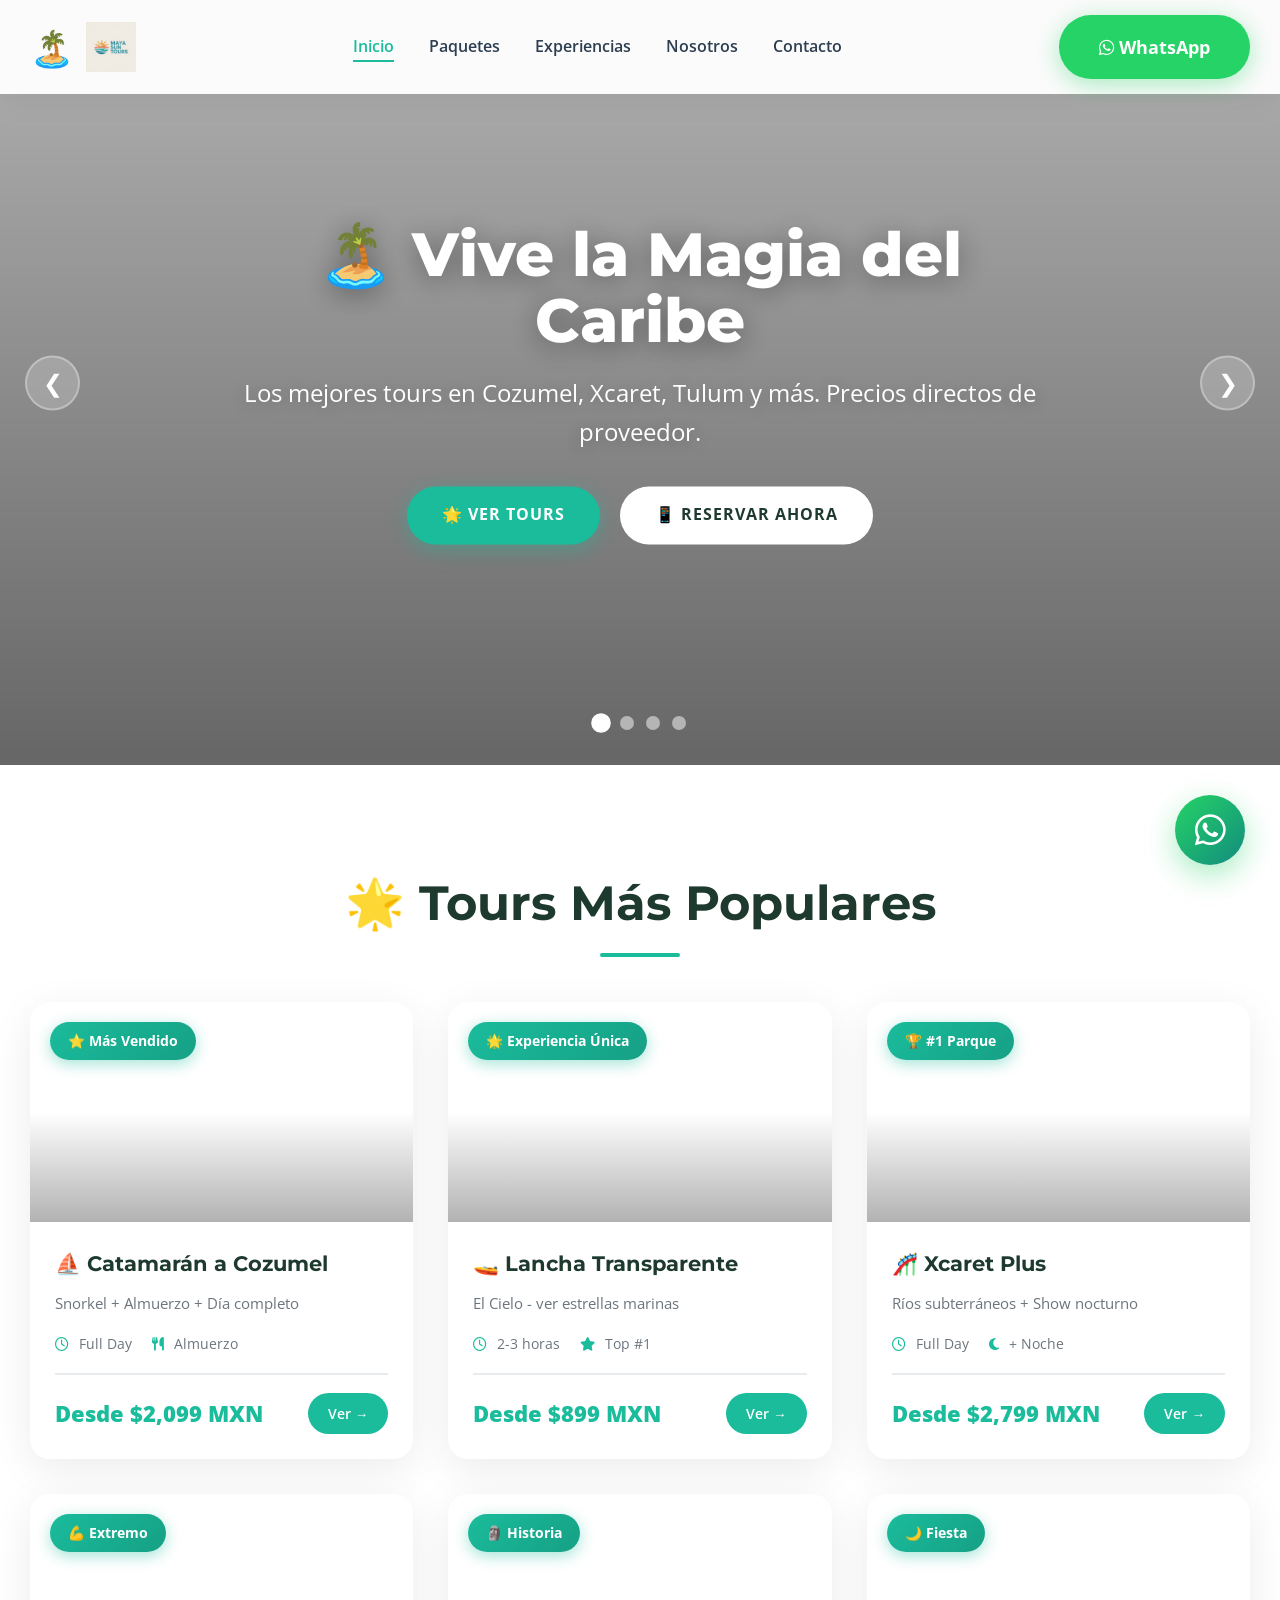
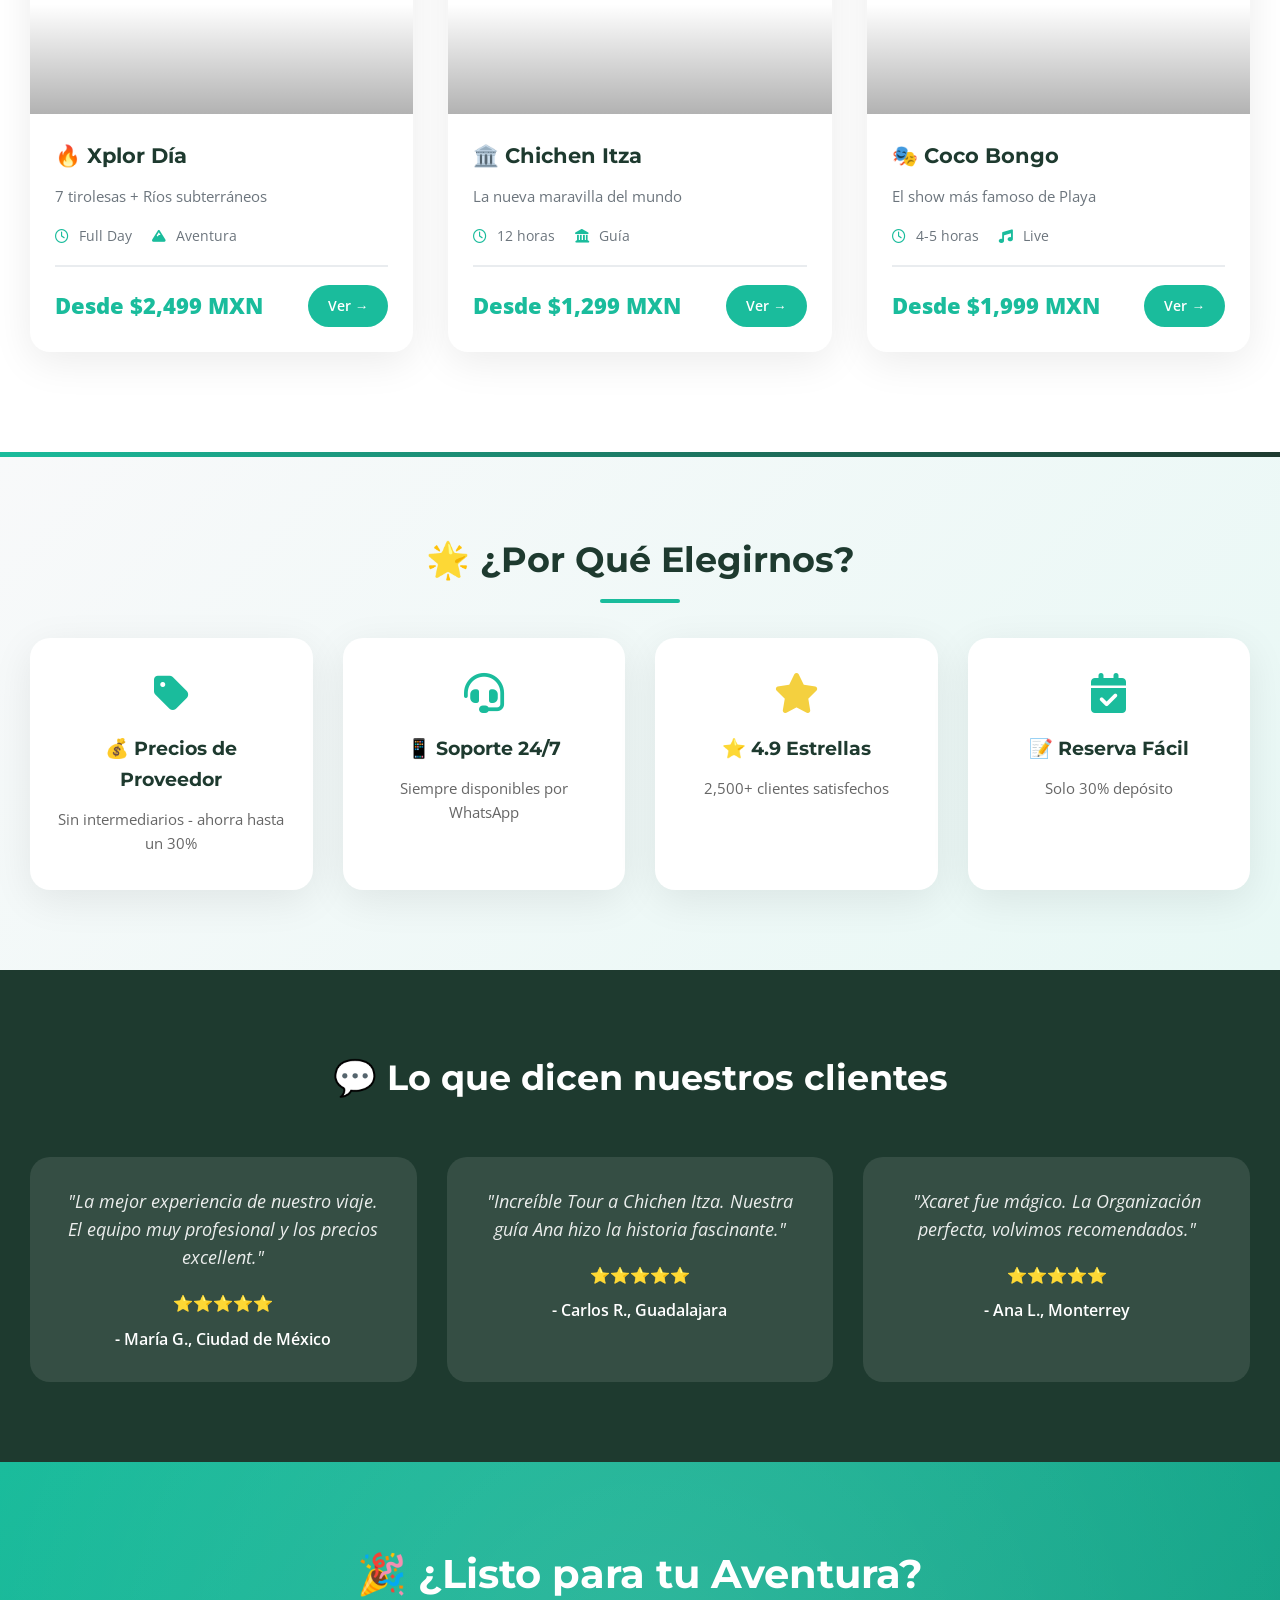
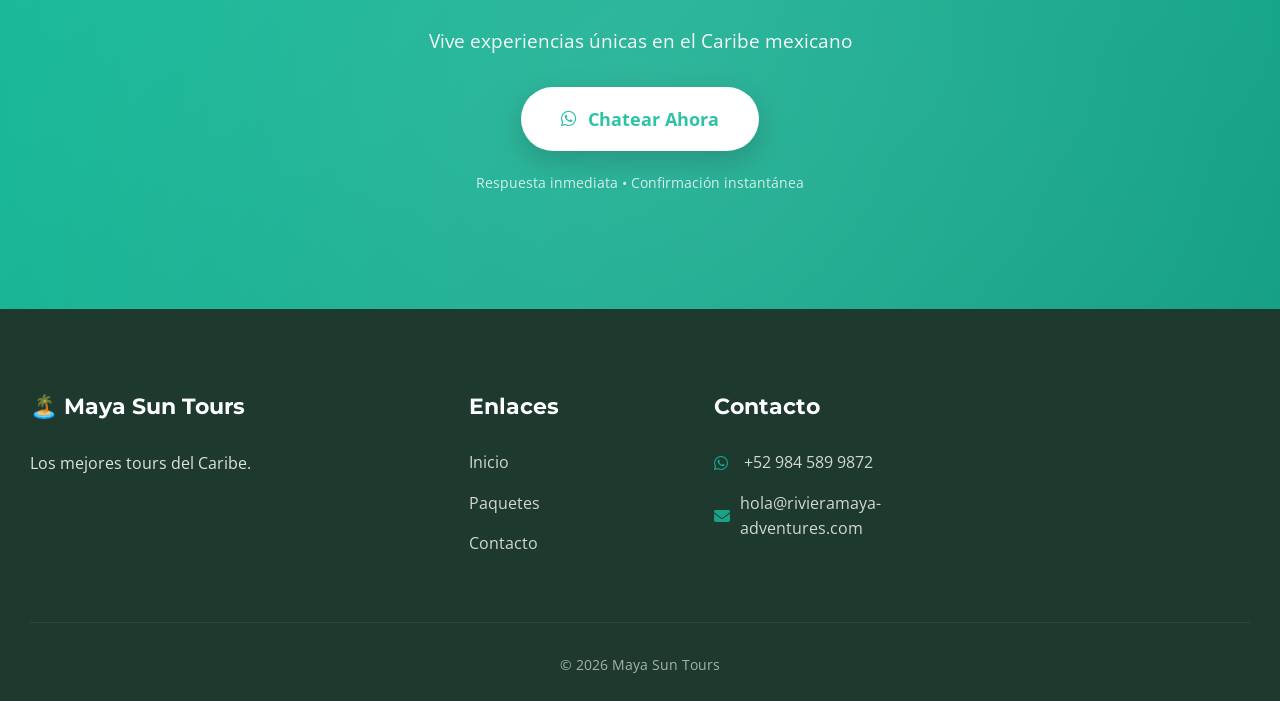
==== index.html @ f5964582 "Maya Sun Tours" ====
<!DOCTYPE html>
<html lang="es">
<head>
    <meta charset="UTF-8">
    <meta name="viewport" content="width=device-width, initial-scale=1.0">
    <title>Maya Sun Tours - Tours Populares en el Caribe Mexicano</title>
    <meta name="description" content="Los tours más populares de la Riviera Maya. Cozumel, Xcaret, Xplor, Chichen Itza y más.">
    <link rel="stylesheet" href="css/style.css">
    <link href="https://fonts.googleapis.com/css2?family=Montserrat:wght@400;500;600;700;800&family=Open+Sans:wght@400;500;600&display=swap" rel="stylesheet">
    <link rel="stylesheet" href="https://cdnjs.cloudflare.com/ajax/libs/font-awesome/6.4.0/css/all.min.css">
    <link rel="icon" href="data:image/svg+xml,<svg xmlns='http://www.w3.org/2000/svg' viewBox='0 0 100 100'><text y='.9em' font-size='90'>🏝️</text></svg>">
    <style>
        /* Hero Carrusel */
        .hero-carrusel { position: relative; height: 85vh; min-height: 600px; overflow: hidden; }
        .hero-slide { position: absolute; top: 0; left: 0; width: 100%; height: 100%; background-size: cover; background-position: center; opacity: 0; transition: opacity 1s ease; }
        .hero-slide.active { opacity: 1; }
        .hero-overlay { position: absolute; top: 0; left: 0; width: 100%; height: 100%; background: linear-gradient(180deg, rgba(0,0,0,0.3) 0%, rgba(0,0,0,0.6) 100%); z-index: 1; }
        .hero-content { position: absolute; top: 50%; left: 50%; transform: translate(-50%, -50%); z-index: 2; text-align: center; color: white; width: 90%; max-width: 900px; }
        .hero-title { font-size: 3.8rem; font-weight: 800; margin-bottom: 20px; text-shadow: 0 4px 30px rgba(0,0,0,0.4); line-height: 1.1; }
        .hero-subtitle { font-size: 1.5rem; margin-bottom: 35px; opacity: 0.95; text-shadow: 0 2px 15px rgba(0,0,0,0.3); }
        .hero-buttons { display: flex; gap: 20px; justify-content: center; flex-wrap: wrap; }
        .hero .btn { padding: 18px 40px; font-size: 1.1rem; border-radius: 50px; text-decoration: none; font-weight: 700; display: inline-block; transition: all 0.3s; }
        .btn-primary { background: #1ABC9C; color: white; }
        .btn-primary:hover { background: #16A085; transform: translateY(-3px); box-shadow: 0 10px 30px rgba(26,188,156,0.4); }
        .btn-secondary { background: white; color: #1E3A2F; }
        .btn-secondary:hover { background: #1ABC9C; color: white; transform: translateY(-3px); }
        
        /* Dots */
        .hero-dots { position: absolute; bottom: 35px; left: 50%; transform: translateX(-50%); z-index: 3; display: flex; gap: 12px; }
        .hero-dot { width: 14px; height: 14px; border-radius: 50%; background: rgba(255,255,255,0.5); cursor: pointer; transition: all 0.3s; }
        .hero-dot.active { background: white; transform: scale(1.4); }
        .hero-dot:hover { background: #1ABC9C; }
        
        /* Flechas */
        .hero-arrow { position: absolute; top: 50%; transform: translateY(-50%); z-index: 3; background: rgba(255,255,255,0.2); color: white; width: 55px; height: 55px; border-radius: 50%; display: flex; align-items: center; justify-content: center; font-size: 1.5rem; cursor: pointer; transition: all 0.3s; border: 2px solid rgba(255,255,255,0.3); }
        .hero-arrow:hover { background: #1ABC9C; border-color: #1ABC9C; }
        .hero-arrow.prev { left: 25px; }
        .hero-arrow.next { right: 25px; }
        
        @media (max-width: 768px) {
            .hero-title { font-size: 2.2rem; }
            .hero-subtitle { font-size: 1.1rem; }
            .hero .btn { padding: 14px 28px; font-size: 1rem; }
        }
    </style>
</head>
<body>
    <nav class="navbar">
        <div class="container">
            <a href="index.html" class="logo">
                <span class="logo-icon">🏝️</span>
                <img src="images/logo.png" alt="Maya Sun Tours" style="height: 50px;">
            </a>
            <ul class="nav-links">
                <li><a href="index.html" class="active">Inicio</a></li>
                <li><a href="paquetes.html">Paquetes</a></li>
                <li><a href="experiencias.html">Experiencias</a></li>
                <li><a href="sobre-nosotros.html">Nosotros</a></li>
                <li><a href="contacto.html">Contacto</a></li>
            </ul>
            <a href="https://wa.me/5299845899872" class="btn-whatsapp" target="_blank">
                <i class="fab fa-whatsapp"></i> WhatsApp
            </a>
            <div class="menu-toggle"><i class="fas fa-bars"></i></div>
        </div>
    </nav>

    <!-- Hero Carrusel -->
    <header class="hero-carrusel">
        <div class="hero-slide active" style="background-image: url('https://images.unsplash.com/photo-1519046904884-53103b34b206?w=1920&q=80')">
            <div class="hero-overlay"></div>
            <div class="hero-content">
                <h1 class="hero-title">🏝️ Vive la Magia del Caribe</h1>
                <p class="hero-subtitle">Los mejores tours en Cozumel, Xcaret, Tulum y más. Precios directos de proveedor.</p>
                <div class="hero-buttons">
                    <a href="paquetes.html" class="btn btn-primary">🌟 Ver Tours</a>
                    <a href="https://wa.me/5299845899872" class="btn btn-secondary">📱 Reservar Ahora</a>
                </div>
            </div>
        </div>
        <div class="hero-slide" style="background-image: url('https://images.unsplash.com/photo-1544551763-46a013bb70d5?w=1920&q=80')">
            <div class="hero-overlay"></div>
            <div class="hero-content">
                <h1 class="hero-title">🤿水下冒险</h1>
                <p class="hero-subtitle">Snorkel en los arrecifes más hermosos del Caribe.</p>
                <div class="hero-buttons">
                    <a href="tour.html?id=catamaran-cozumel" class="btn btn-primary">⛵ Explorar</a>
                </div>
            </div>
        </div>
        <div class="hero-slide" style="background-image: url('https://images.unsplash.com/photo-1518638150340-f706c96683b5?w=1920&q=80')">
            <div class="hero-overlay"></div>
            <div class="hero-content">
                <h1 class="hero-title">🏛️ Historia Maya</h1>
                <p class="hero-subtitle">Descubre Chichen Itza, Tulum y las pirámides sagrado.</p>
                <div class="hero-buttons">
                    <a href="tour.html?id=chichen-itza" class="btn btn-primary">🗿 Conocer</a>
                </div>
            </div>
        </div>
        <div class="hero-slide" style="background-image: url('https://images.unsplash.com/photo-1522069169874-c58ec4b76be5?w=1920&q=80')">
            <div class="hero-overlay"></div>
            <div class="hero-content">
                <h1 class="hero-title">🔥 Aventura Extrema</h1>
                <p class="hero-subtitle">Xplor, tirolesas, vehículos anfibios y más adrenalina.</p>
                <div class="hero-buttons">
                    <a href="tour.html?id=xplor-dia" class="btn btn-primary">💪 Sentir Adrenalina</a>
                </div>
            </div>
        </div>
        
        <!-- Dots -->
        <div class="hero-dots">
            <div class="hero-dot active" onclick="goToSlide(0)"></div>
            <div class="hero-dot" onclick="goToSlide(1)"></div>
            <div class="hero-dot" onclick="goToSlide(2)"></div>
            <div class="hero-dot" onclick="goToSlide(3)"></div>
        </div>
        
        <!-- Flechas -->
        <div class="hero-arrow prev" onclick="prevSlide()">❮</div>
        <div class="hero-arrow next" onclick="nextSlide()">❯</div>
    </header>

    <!-- Tours Destacados -->
    <section class="featured-tours">
        <div class="container">
            <h2 class="section-title">🌟 Tours Más Populares</h2>
            <div class="tours-grid">
                
                <!-- 1. Catamarán Cozumel -->
                <div class="tour-card">
                    <a href="tour.html?id=catamaran-cozumel">
                        <div class="tour-image" style="background-image: url('https://images.unsplash.com/photo-1519046904884-53103b34b206?w=400&q=80')">
                            <span class="tour-badge">⭐ Más Vendido</span>
                        </div>
                        <div class="tour-content">
                            <h3>⛵ Catamarán a Cozumel</h3>
                            <p>Snorkel + Almuerzo + Día completo</p>
                            <div class="tour-info">
                                <span><i class="far fa-clock"></i> Full Day</span>
                                <span><i class="fas fa-utensils"></i> Almuerzo</span>
                            </div>
                            <div class="tour-price">
                                <span class="price">Desde $2,099 MXN</span>
                                <span class="btn-book">Ver →</span>
                            </div>
                        </div>
                    </a>
                </div>

                <!-- 2. Lancha Transparente -->
                <div class="tour-card">
                    <a href="tour.html?id=lancha-transparente">
                        <div class="tour-image" style="background-image: url('https://images.unsplash.com/photo-1544551763-46a013bb70d5?w=400&q=80')">
                            <span class="tour-badge">🌟 Experiencia Única</span>
                        </div>
                        <div class="tour-content">
                            <h3>🚤 Lancha Transparente</h3>
                            <p>El Cielo - ver estrellas marinas</p>
                            <div class="tour-info">
                                <span><i class="far fa-clock"></i> 2-3 horas</span>
                                <span><i class="fas fa-star"></i> Top #1</span>
                            </div>
                            <div class="tour-price">
                                <span class="price">Desde $899 MXN</span>
                                <span class="btn-book">Ver →</span>
                            </div>
                        </div>
                    </a>
                </div>

                <!-- 3. Xcaret Plus -->
                <div class="tour-card">
                    <a href="tour.html?id=xcaret-plus">
                        <div class="tour-image" style="background-image: url('https://images.unsplash.com/photo-1518638150340-f706c96683b5?w=400&q=80')">
                            <span class="tour-badge">🏆 #1 Parque</span>
                        </div>
                        <div class="tour-content">
                            <h3>🎢 Xcaret Plus</h3>
                            <p>Ríos subterráneos + Show nocturno</p>
                            <div class="tour-info">
                                <span><i class="far fa-clock"></i> Full Day</span>
                                <span><i class="fas fa-moon"></i> + Noche</span>
                            </div>
                            <div class="tour-price">
                                <span class="price">Desde $2,799 MXN</span>
                                <span class="btn-book">Ver →</span>
                            </div>
                        </div>
                    </a>
                </div>

                <!-- 4. Xplor Día -->
                <div class="tour-card">
                    <a href="tour.html?id=xplor-dia">
                        <div class="tour-image" style="background-image: url('https://images.unsplash.com/photo-1522069169874-c58ec4b76be5?w=400&q=80')">
                            <span class="tour-badge">💪 Extremo</span>
                        </div>
                        <div class="tour-content">
                            <h3>🔥 Xplor Día</h3>
                            <p>7 tirolesas + Ríos subterráneos</p>
                            <div class="tour-info">
                                <span><i class="far fa-clock"></i> Full Day</span>
                                <span><i class="fas fa-mountain"></i> Aventura</span>
                            </div>
                            <div class="tour-price">
                                <span class="price">Desde $2,499 MXN</span>
                                <span class="btn-book">Ver →</span>
                            </div>
                        </div>
                    </a>
                </div>

                <!-- 5. Chichen Itza -->
                <div class="tour-card">
                    <a href="tour.html?id=chichen-itza">
                        <div class="tour-image" style="background-image: url('https://images.unsplash.com/photo-1518638150340-f706c96683b5?w=400&q=80')">
                            <span class="tour-badge">🗿 Historia</span>
                        </div>
                        <div class="tour-content">
                            <h3>🏛️ Chichen Itza</h3>
                            <p>La nueva maravilla del mundo</p>
                            <div class="tour-info">
                                <span><i class="far fa-clock"></i> 12 horas</span>
                                <span><i class="fas fa-landmark"></i> Guía</span>
                            </div>
                            <div class="tour-price">
                                <span class="price">Desde $1,299 MXN</span>
                                <span class="btn-book">Ver →</span>
                            </div>
                        </div>
                    </a>
                </div>

                <!-- 6. Coco Bongo -->
                <div class="tour-card">
                    <a href="tour.html?id=coco-bongo">
                        <div class="tour-image" style="background-image: url('https://images.unsplash.com/photo-1512100356356-de1b84283e18?w=400&q=80')">
                            <span class="tour-badge">🌙 Fiesta</span>
                        </div>
                        <div class="tour-content">
                            <h3>🎭 Coco Bongo</h3>
                            <p>El show más famoso de Playa</p>
                            <div class="tour-info">
                                <span><i class="far fa-clock"></i> 4-5 horas</span>
                                <span><i class="fas fa-music"></i> Live</span>
                            </div>
                            <div class="tour-price">
                                <span class="price">Desde $1,999 MXN</span>
                                <span class="btn-book">Ver →</span>
                            </div>
                        </div>
                    </a>
                </div>

            </div>
        </div>
    </section>

    <!-- Por qué elegirnos -->
    <section class="why-us" style="padding: 80px 0; background: linear-gradient(135deg, #f8f9fa, #e8f8f5);">
        <div class="container">
            <h2 class="section-title" style="text-align: center; margin-bottom: 50px; font-size: 2.2rem; color: #1E3A2F;">🌟 ¿Por Qué Elegirnos?</h2>
            <div class="why-us-grid" style="display: grid; grid-template-columns: repeat(4, 1fr); gap: 30px;">
                <div class="why-us-card" style="background: white; padding: 35px 25px; border-radius: 20px; text-align: center; box-shadow: 0 10px 40px rgba(0,0,0,0.08); transition: all 0.3s;">
                    <i class="fas fa-tag" style="font-size: 2.5rem; color: #1ABC9C; margin-bottom: 20px;"></i>
                    <h3 style="color: #1E3A2F; margin-bottom: 12px; font-size: 1.2rem;">💰 Precios de Proveedor</h3>
                    <p style="color: #666; font-size: 0.95rem;">Sin intermediarios - ahorra hasta un 30%</p>
                </div>
                <div class="why-us-card" style="background: white; padding: 35px 25px; border-radius: 20px; text-align: center; box-shadow: 0 10px 40px rgba(0,0,0,0.08); transition: all 0.3s;">
                    <i class="fas fa-headset" style="font-size: 2.5rem; color: #1ABC9C; margin-bottom: 20px;"></i>
                    <h3 style="color: #1E3A2F; margin-bottom: 12px; font-size: 1.2rem;">📱 Soporte 24/7</h3>
                    <p style="color: #666; font-size: 0.95rem;">Siempre disponibles por WhatsApp</p>
                </div>
                <div class="why-us-card" style="background: white; padding: 35px 25px; border-radius: 20px; text-align: center; box-shadow: 0 10px 40px rgba(0,0,0,0.08); transition: all 0.3s;">
                    <i class="fas fa-star" style="font-size: 2.5rem; color: #F4D03F; margin-bottom: 20px;"></i>
                    <h3 style="color: #1E3A2F; margin-bottom: 12px; font-size: 1.2rem;">⭐ 4.9 Estrellas</h3>
                    <p style="color: #666; font-size: 0.95rem;">2,500+ clientes satisfechos</p>
                </div>
                <div class="why-us-card" style="background: white; padding: 35px 25px; border-radius: 20px; text-align: center; box-shadow: 0 10px 40px rgba(0,0,0,0.08); transition: all 0.3s;">
                    <i class="fas fa-calendar-check" style="font-size: 2.5rem; color: #1ABC9C; margin-bottom: 20px;"></i>
                    <h3 style="color: #1E3A2F; margin-bottom: 12px; font-size: 1.2rem;">📝 Reserva Fácil</h3>
                    <p style="color: #666; font-size: 0.95rem;">Solo 30% depósito</p>
                </div>
            </div>
        </div>
    </section>

    <!-- Testimonios -->
    <section style="padding: 80px 0; background: #1E3A2F; color: white;">
        <div class="container" style="text-align: center;">
            <h2 style="font-size: 2.2rem; margin-bottom: 50px;">💬 Lo que dicen nuestros clientes</h2>
            <div style="display: grid; grid-template-columns: repeat(3, 1fr); gap: 30px;">
                <div style="background: rgba(255,255,255,0.1); padding: 30px; border-radius: 20px;">
                    <p style="font-size: 1.1rem; font-style: italic; margin-bottom: 20px; opacity: 0.9;">"La mejor experiencia de nuestro viaje. El equipo muy profesional y los precios excellent."</p>
                    <div style="color: #F4D03F;">⭐⭐⭐⭐⭐</div>
                    <p style="margin-top: 10px; font-weight: 600;">- María G., Ciudad de México</p>
                </div>
                <div style="background: rgba(255,255,255,0.1); padding: 30px; border-radius: 20px;">
                    <p style="font-size: 1.1rem; font-style: italic; margin-bottom: 20px; opacity: 0.9;">"Increíble Tour a Chichen Itza. Nuestra guía Ana hizo la historia fascinante."</p>
                    <div style="color: #F4D03F;">⭐⭐⭐⭐⭐</div>
                    <p style="margin-top: 10px; font-weight: 600;">- Carlos R., Guadalajara</p>
                </div>
                <div style="background: rgba(255,255,255,0.1); padding: 30px; border-radius: 20px;">
                    <p style="font-size: 1.1rem; font-style: italic; margin-bottom: 20px; opacity: 0.9;">"Xcaret fue mágico. La Organización perfecta, volvimos recomendados."</p>
                    <div style="color: #F4D03F;">⭐⭐⭐⭐⭐</div>
                    <p style="margin-top: 10px; font-weight: 600;">- Ana L., Monterrey</p>
                </div>
            </div>
        </div>
    </section>

    <!-- CTA -->
    <section class="cta-section" style="background: linear-gradient(135deg, #1ABC9C, #16A085); padding: 80px 0; text-align: center;">
        <div class="container">
            <h2 style="font-size: 2.5rem; color: white; margin-bottom: 20px;">🎉 ¿Listo para tu Aventura?</h2>
            <p style="font-size: 1.2rem; color: white; opacity: 0.95; margin-bottom: 30px;">Vive experiencias únicas en el Caribe mexicano</p>
            <a href="https://wa.me/5299845899872" style="display: inline-flex; align-items: center; gap: 12px; background: white; color: #1ABC9C; padding: 18px 40px; border-radius: 50px; font-weight: 700; font-size: 1.1rem; text-decoration: none; transition: all 0.3s; box-shadow: 0 10px 30px rgba(0,0,0,0.2);">
                <i class="fab fa-whatsapp"></i> Chatear Ahora
            </a>
            <p style="color: white; opacity: 0.8; margin-top: 20px; font-size: 0.9rem;">Respuesta inmediata • Confirmación instantánea</p>
        </div>
    </section>

    <footer class="footer">
        <div class="container">
            <div class="footer-grid">
                <div class="footer-col">
                    <h4>🏝️ Maya Sun Tours</h4>
                    <p>Los mejores tours del Caribe.</p>
                </div>
                <div class="footer-col">
                    <h4>Enlaces</h4>
                    <ul>
                        <li><a href="index.html">Inicio</a></li>
                        <li><a href="paquetes.html">Paquetes</a></li>
                        <li><a href="contacto.html">Contacto</a></li>
                    </ul>
                </div>
                <div class="footer-col">
                    <h4>Contacto</h4>
                    <ul>
                        <li><i class="fab fa-whatsapp"></i> +52 984 589 9872</li>
                        <li><i class="fas fa-envelope"></i> hola@rivieramaya-adventures.com</li>
                    </ul>
                </div>
            </div>
            <div class="footer-bottom">
                <p>&copy; 2026 Maya Sun Tours</p>
            </div>
        </div>
    </footer>

    <a href="https://wa.me/5299845899872" class="whatsapp-float" target="_blank">
        <i class="fab fa-whatsapp"></i>
    </a>

    <script>
        let currentSlide = 0;
        const slides = document.querySelectorAll('.hero-slide');
        const dots = document.querySelectorAll('.hero-dot');
        
        function showSlide(index) {
            slides.forEach(s => s.classList.remove('active'));
            dots.forEach(d => d.classList.remove('active'));
            slides[index].classList.add('active');
            dots[index].classList.add('active');
            currentSlide = index;
        }
        
        function nextSlide() {
            currentSlide = (currentSlide + 1) % slides.length;
            showSlide(currentSlide);
        }
        
        function prevSlide() {
            currentSlide = (currentSlide - 1 + slides.length) % slides.length;
            showSlide(currentSlide);
        }
        
        function goToSlide(index) {
            showSlide(index);
        }
        
        // Autoadvance cada 5 segundos
        setInterval(nextSlide, 5000);
    </script>
</body>
</html>
---- css/style.css ----
/* MAYA SUN TOURS - Premium Styles */

:root {
    --turquoise: #1ABC9C;
    --turquoise-dark: #16A085;
    --turquoise-light: #A3E4D7;
    --sand: #F4D03F;
    --jungle: #1E3A2F;
    --white: #FFFFFF;
    --off-white: #F8F9FA;
    --gray-light: #E9ECEF;
    --gray: #6C757D;
    --black: #2C3E50;
    --accent: #E74C3C;
    --gradient-hero: linear-gradient(135deg, #1ABC9C 0%, #1E3A2F 100%);
}

* {
    margin: 0;
    padding: 0;
    box-sizing: border-box;
}

body {
    font-family: 'Open Sans', sans-serif;
    line-height: 1.6;
    color: var(--black);
    background-color: var(--white);
    overflow-x: hidden;
}

h1, h2, h3, h4, h5, h6 {
    font-family: 'Montserrat', sans-serif;
    font-weight: 700;
}

a {
    text-decoration: none;
    color: inherit;
}

ul {
    list-style: none;
}

.container {
    max-width: 1400px;
    margin: 0 auto;
    padding: 0 30px;
}

/* Navigation */
.navbar {
    background: rgba(255, 255, 255, 0.95);
    backdrop-filter: blur(10px);
    box-shadow: 0 2px 30px rgba(0,0,0,0.08);
    position: fixed;
    width: 100%;
    top: 0;
    z-index: 1000;
    padding: 15px 0;
}

.navbar .container {
    display: flex;
    justify-content: space-between;
    align-items: center;
}

.logo {
    display: flex;
    align-items: center;
    gap: 12px;
}

.logo-icon {
    font-size: 2.2rem;
    animation: float 3s ease-in-out infinite;
}

@keyframes float {
    0%, 100% { transform: translateY(0); }
    50% { transform: translateY(-5px); }
}

.logo-text {
    font-size: 1.6rem;
    font-weight: 800;
    color: var(--jungle);
}

.logo-text .accent {
    color: var(--turquoise);
    font-weight: 600;
}

.nav-links {
    display: flex;
    gap: 35px;
    align-items: center;
}

.nav-links a {
    font-weight: 600;
    color: var(--black);
    transition: all 0.3s;
    position: relative;
    padding: 5px 0;
}

.nav-links a::after {
    content: '';
    position: absolute;
    bottom: 0;
    left: 0;
    width: 0;
    height: 2px;
    background: var(--turquoise);
    transition: width 0.3s;
}

.nav-links a:hover,
.nav-links a.active {
    color: var(--turquoise);
}

.nav-links a:hover::after,
.nav-links a.active::after {
    width: 100%;
}

.btn-whatsapp {
    background: linear-gradient(135deg, #25D366, #128C7E);
    color: var(--white);
    padding: 12px 25px;
    border-radius: 30px;
    font-weight: 600;
    transition: all 0.3s;
    box-shadow: 0 4px 15px rgba(37, 211, 102, 0.3);
}

.btn-whatsapp:hover {
    transform: translateY(-2px);
    box-shadow: 0 6px 20px rgba(37, 211, 102, 0.4);
}

.menu-toggle {
    display: none;
    font-size: 1.8rem;
    cursor: pointer;
    color: var(--jungle);
}

/* Hero Section */
.hero {
    height: 100vh;
    background: var(--gradient-hero),
                url('https://images.unsplash.com/photo-1519046904884-53103b34b206?w=1920&q=80') center/cover;
    display: flex;
    align-items: center;
    justify-content: center;
    text-align: center;
    position: relative;
    overflow: hidden;
}

.hero::before {
    content: '';
    position: absolute;
    top: 0;
    left: 0;
    right: 0;
    bottom: 0;
    background: linear-gradient(45deg, rgba(26, 188, 156, 0.1) 0%, transparent 100%);
}

.hero-overlay {
    position: absolute;
    top: 0;
    left: 0;
    width: 100%;
    height: 100%;
    background: linear-gradient(180deg, rgba(0,0,0,0.2) 0%, rgba(0,0,0,0.4) 100%);
}

.hero-content {
    position: relative;
    z-index: 1;
    color: var(--white);
    padding: 0 20px;
    max-width: 900px;
}

.hero-title {
    font-size: 4.5rem;
    margin-bottom: 25px;
    text-shadow: 2px 2px 4px rgba(0,0,0,0.3);
    line-height: 1.1;
    animation: slideUp 1s ease-out;
}

@keyframes slideUp {
    from { opacity: 0; transform: translateY(30px); }
    to { opacity: 1; transform: translateY(0); }
}

.hero-subtitle {
    font-size: 1.4rem;
    margin-bottom: 40px;
    opacity: 0.95;
    animation: slideUp 1s ease-out 0.2s both;
}

.hero-buttons {
    display: flex;
    gap: 20px;
    justify-content: center;
    animation: slideUp 1s ease-out 0.4s both;
}

/* Buttons */
.btn {
    padding: 16px 35px;
    border-radius: 50px;
    font-weight: 700;
    font-size: 1rem;
    transition: all 0.3s;
    cursor: pointer;
    border: none;
    text-transform: uppercase;
    letter-spacing: 1px;
}

.btn-primary {
    background: var(--turquoise);
    color: var(--white);
    box-shadow: 0 5px 20px rgba(26, 188, 156, 0.4);
}

.btn-primary:hover {
    background: var(--turquoise-dark);
    transform: translateY(-3px);
    box-shadow: 0 8px 25px rgba(26, 188, 156, 0.5);
}

.btn-secondary {
    background: var(--white);
    color: var(--jungle);
}

.btn-secondary:hover {
    background: var(--sand);
    transform: translateY(-3px);
}

.btn-outline {
    background: transparent;
    border: 3px solid var(--white);
    color: var(--white);
}

.btn-outline:hover {
    background: var(--white);
    color: var(--jungle);
}

.btn-white {
    background: var(--white);
    color: var(--jungle);
}

.btn-book {
    background: var(--turquoise);
    color: var(--white);
    padding: 10px 22px;
    border-radius: 25px;
    font-size: 0.85rem;
    font-weight: 600;
    transition: all 0.3s;
}

.btn-book:hover {
    background: var(--turquoise-dark);
    transform: scale(1.05);
}

/* Sections */
section {
    padding: 100px 0;
}

.section-title {
    text-align: center;
    font-size: 3rem;
    margin-bottom: 60px;
    color: var(--jungle);
    position: relative;
}

.section-title::after {
    content: '';
    position: absolute;
    bottom: -15px;
    left: 50%;
    transform: translateX(-50%);
    width: 80px;
    height: 4px;
    background: var(--turquoise);
    border-radius: 2px;
}

/* Featured Tours - Index Page */
.tours-grid {
    display: grid;
    grid-template-columns: repeat(3, 1fr);
    gap: 35px;
}

.tour-card {
    background: var(--white);
    border-radius: 20px;
    overflow: hidden;
    box-shadow: 0 10px 40px rgba(0,0,0,0.08);
    transition: all 0.4s cubic-bezier(0.175, 0.885, 0.32, 1.275);
}

.tour-card:hover {
    transform: translateY(-15px);
    box-shadow: 0 20px 60px rgba(0,0,0,0.15);
}

.tour-card a {
    display: block;
}

.tour-image {
    height: 220px;
    background-size: cover;
    background-position: center;
    position: relative;
    overflow: hidden;
}

.tour-image::after {
    content: '';
    position: absolute;
    bottom: 0;
    left: 0;
    right: 0;
    height: 50%;
    background: linear-gradient(transparent, rgba(0,0,0,0.3));
}

.tour-badge {
    position: absolute;
    top: 20px;
    left: 20px;
    background: linear-gradient(135deg, var(--turquoise), var(--turquoise-dark));
    color: var(--white);
    padding: 8px 18px;
    border-radius: 25px;
    font-size: 0.8rem;
    font-weight: 700;
    z-index: 2;
    box-shadow: 0 4px 15px rgba(26, 188, 156, 0.4);
}

.tour-content {
    padding: 25px;
}

.tour-content h3 {
    font-size: 1.3rem;
    margin-bottom: 12px;
    color: var(--jungle);
    font-weight: 700;
}

.tour-content p {
    color: var(--gray);
    margin-bottom: 18px;
    font-size: 0.95rem;
    line-height: 1.5;
}

.tour-info {
    display: flex;
    gap: 20px;
    color: var(--gray);
    font-size: 0.85rem;
    margin-bottom: 18px;
    flex-wrap: wrap;
}

.tour-info i {
    margin-right: 6px;
    color: var(--turquoise);
}

.tour-price {
    display: flex;
    justify-content: space-between;
    align-items: center;
    padding-top: 18px;
    border-top: 2px solid var(--gray-light);
}

.price {
    font-size: 1.4rem;
    font-weight: 800;
    color: var(--turquoise);
}

.btn-book {
    background: var(--turquoise);
    color: var(--white);
    padding: 10px 20px;
    border-radius: 25px;
    font-size: 0.85rem;
    font-weight: 600;
}

.btn-book:hover {
    background: var(--turquoise-dark);
}

.center-btn {
    text-align: center;
    margin-top: 50px;
}

/* Page Header - Paquetes */
.page-header {
    background: var(--gradient-hero),
                url('https://images.unsplash.com/photo-1519046904884-53103b34b206?w=1920&q=80') center/cover;
    padding: 180px 0 100px;
    text-align: center;
    color: var(--white);
    position: relative;
}

.page-header::before {
    content: '';
    position: absolute;
    top: 0;
    left: 0;
    right: 0;
    bottom: 0;
    background: rgba(30, 58, 47, 0.7);
}

.page-header .container {
    position: relative;
    z-index: 1;
}

.page-header h1 {
    font-size: 3.5rem;
    margin-bottom: 15px;
}

.page-header p {
    font-size: 1.3rem;
    opacity: 0.9;
}

/* Filters Section */
.filters-section {
    background: var(--white);
    padding: 30px 0;
    box-shadow: 0 5px 30px rgba(0,0,0,0.05);
    position: sticky;
    top: 70px;
    z-index: 100;
}

.filters {
    display: flex;
    gap: 15px;
    flex-wrap: wrap;
    justify-content: center;
}

.filter-btn {
    padding: 12px 28px;
    border: 2px solid var(--gray-light);
    background: var(--white);
    border-radius: 30px;
    font-weight: 600;
    color: var(--gray);
    cursor: pointer;
    transition: all 0.3s;
    font-size: 0.95rem;
}

.filter-btn:hover {
    border-color: var(--turquoise);
    color: var(--turquoise);
}

.filter-btn.active {
    background: var(--turquoise);
    border-color: var(--turquoise);
    color: var(--white);
    box-shadow: 0 5px 20px rgba(26, 188, 156, 0.3);
}

/* Tours Section - Paquetes */
.tours-section {
    padding: 60px 0;
    background: var(--off-white);
}

.tours-grid-full {
    display: grid;
    grid-template-columns: repeat(auto-fill, minmax(380px, 1fr));
    gap: 35px;
}

.tour-card-full {
    background: var(--white);
    border-radius: 25px;
    overflow: hidden;
    box-shadow: 0 10px 50px rgba(0,0,0,0.08);
    transition: all 0.4s ease;
    display: flex;
    flex-direction: column;
}

.tour-card-full:hover {
    transform: translateY(-10px);
    box-shadow: 0 25px 60px rgba(0,0,0,0.15);
}

.tour-image-full {
    height: 250px;
    background-size: cover;
    background-position: center;
    position: relative;
}

.tour-badge {
    position: absolute;
    top: 20px;
    left: 20px;
    background: linear-gradient(135deg, var(--turquoise), var(--turquoise-dark));
    color: var(--white);
    padding: 8px 18px;
    border-radius: 25px;
    font-size: 0.85rem;
    font-weight: 700;
    z-index: 2;
}

.tour-content-full {
    padding: 30px;
    flex: 1;
    display: flex;
    flex-direction: column;
}

.tour-category {
    color: var(--turquoise);
    font-weight: 600;
    font-size: 0.9rem;
    text-transform: uppercase;
    letter-spacing: 1px;
    margin-bottom: 10px;
}

.tour-content-full h3 {
    font-size: 1.5rem;
    margin-bottom: 15px;
    color: var(--jungle);
}

.tour-content-full p {
    color: var(--gray);
    line-height: 1.6;
    margin-bottom: 20px;
    flex: 1;
}

.tour-details {
    display: flex;
    flex-wrap: wrap;
    gap: 15px;
    margin-bottom: 25px;
}

.tour-details li {
    display: flex;
    align-items: center;
    gap: 8px;
    color: var(--gray);
    font-size: 0.9rem;
    background: var(--off-white);
    padding: 8px 15px;
    border-radius: 20px;
}

.tour-details i {
    color: var(--turquoise);
}

.tour-price-full {
    display: flex;
    justify-content: space-between;
    align-items: center;
    padding-top: 20px;
    border-top: 2px solid var(--gray-light);
    margin-top: auto;
}

.price-info {
    display: flex;
    flex-direction: column;
}

.price-label {
    font-size: 0.85rem;
    color: var(--gray);
}

.price-amount {
    font-size: 1.8rem;
    font-weight: 800;
    color: var(--turquoise);
}

.price-person {
    font-size: 0.85rem;
    color: var(--gray);
}

/* Why Us */
.why-us {
    background: var(--white);
    position: relative;
    overflow: hidden;
}

.why-us::before {
    content: '';
    position: absolute;
    top: 0;
    left: 0;
    right: 0;
    height: 5px;
    background: var(--gradient-hero);
}

.features-grid {
    display: grid;
    grid-template-columns: repeat(4, 1fr);
    gap: 30px;
}

.feature {
    text-align: center;
    padding: 40px 30px;
    background: var(--white);
    border-radius: 20px;
    box-shadow: 0 10px 40px rgba(0,0,0,0.05);
    transition: all 0.3s;
    border: 2px solid transparent;
}

.feature:hover {
    transform: translateY(-10px);
    border-color: var(--turquoise-light);
    box-shadow: 0 15px 50px rgba(26, 188, 156, 0.15);
}

.feature i {
    font-size: 3.5rem;
    color: var(--turquoise);
    margin-bottom: 25px;
    display: block;
}

.feature h3 {
    margin-bottom: 15px;
    color: var(--jungle);
    font-size: 1.2rem;
}

.feature p {
    color: var(--gray);
    font-size: 0.95rem;
}

/* Testimonials */
.testimonials {
    background: var(--off-white);
}

.testimonials-grid {
    display: grid;
    grid-template-columns: repeat(3, 1fr);
    gap: 30px;
}

.testimonial {
    background: var(--white);
    padding: 40px;
    border-radius: 25px;
    box-shadow: 0 10px 40px rgba(0,0,0,0.05);
    position: relative;
}

.testimonial::before {
    content: '"';
    position: absolute;
    top: 20px;
    left: 30px;
    font-size: 5rem;
    color: var(--turquoise-light);
    font-family: Georgia, serif;
    line-height: 1;
}

.stars {
    color: var(--sand);
    font-size: 1.3rem;
    margin-bottom: 20px;
    letter-spacing: 5px;
}

.testimonial p {
    font-style: italic;
    margin-bottom: 25px;
    color: var(--black);
    line-height: 1.7;
    font-size: 1rem;
    position: relative;
    z-index: 1;
}

.testimonial .author {
    font-weight: 700;
    color: var(--turquoise);
    font-size: 1rem;
}

/* CTA Section */
.cta-section {
    background: var(--gradient-hero);
    color: var(--white);
    text-align: center;
    position: relative;
    overflow: hidden;
}

.cta-section::before {
    content: '';
    position: absolute;
    top: -50%;
    left: -50%;
    width: 200%;
    height: 200%;
    background: radial-gradient(circle, rgba(255,255,255,0.1) 0%, transparent 50%);
    animation: rotate 20s linear infinite;
}

@keyframes rotate {
    from { transform: rotate(0deg); }
    to { transform: rotate(360deg); }
}

.cta-section h2 {
    margin-bottom: 20px;
    font-size: 2.5rem;
    position: relative;
    z-index: 1;
}

.cta-section p {
    margin-bottom: 35px;
    opacity: 0.9;
    font-size: 1.2rem;
    position: relative;
    z-index: 1;
}

.cta-buttons {
    display: flex;
    gap: 20px;
    justify-content: center;
    position: relative;
    z-index: 1;
}

.btn-whatsapp {
    background: #25D366;
    color: var(--white);
    padding: 18px 40px;
    border-radius: 35px;
    font-weight: 700;
    font-size: 1.1rem;
    box-shadow: 0 5px 25px rgba(37, 211, 102, 0.4);
}

/* Footer */
.footer {
    background: var(--jungle);
    color: var(--white);
    padding: 80px 0 25px;
}

.footer-grid {
    display: grid;
    grid-template-columns: 2fr 1fr 1fr 1.5fr;
    gap: 50px;
    margin-bottom: 50px;
}

.footer-col h4 {
    font-size: 1.4rem;
    margin-bottom: 25px;
    color: var(--white);
}

.footer-col p {
    opacity: 0.85;
    margin-bottom: 25px;
    line-height: 1.7;
}

.footer-col ul li {
    margin-bottom: 15px;
    opacity: 0.8;
    display: flex;
    align-items: center;
    gap: 10px;
}

.footer-col ul li i {
    color: var(--turquoise);
    width: 20px;
}

.social-links {
    display: flex;
    gap: 15px;
}

.social-links a {
    width: 50px;
    height: 50px;
    background: rgba(255,255,255,0.1);
    border-radius: 50%;
    display: flex;
    align-items: center;
    justify-content: center;
    font-size: 1.3rem;
    transition: all 0.3s;
}

.social-links a:hover {
    background: var(--turquoise);
    transform: translateY(-5px);
}

.footer-bottom {
    text-align: center;
    padding-top: 30px;
    border-top: 1px solid rgba(255,255,255,0.1);
    opacity: 0.6;
    font-size: 0.9rem;
}

/* WhatsApp Flotante */
.whatsapp-float {
    position: fixed;
    bottom: 35px;
    right: 35px;
    background: linear-gradient(135deg, #25D366, #128C7E);
    color: var(--white);
    width: 70px;
    height: 70px;
    border-radius: 50%;
    display: flex;
    align-items: center;
    justify-content: center;
    font-size: 2.2rem;
    box-shadow: 0 10px 30px rgba(37, 211, 102, 0.4);
    z-index: 1000;
    transition: all 0.3s;
    animation: pulse 2s infinite;
}

@keyframes pulse {
    0%, 100% { box-shadow: 0 10px 30px rgba(37, 211, 102, 0.4); }
    50% { box-shadow: 0 15px 40px rgba(37, 211, 102, 0.6); }
}

.whatsapp-float:hover {
    transform: scale(1.1);
}

/* Responsive */
@media (max-width: 1200px) {
    .tours-grid {
        grid-template-columns: repeat(2, 1fr);
    }
    
    .features-grid {
        grid-template-columns: repeat(2, 1fr);
    }
    
    .testimonials-grid {
        grid-template-columns: repeat(2, 1fr);
    }
    
    .footer-grid {
        grid-template-columns: repeat(2, 1fr);
    }
}

@media (max-width: 768px) {
    .hero-title {
        font-size: 2.5rem;
    }
    
    .hero-subtitle {
        font-size: 1.1rem;
    }
    
    .nav-links {
        display: none;
    }
    
    .menu-toggle {
        display: block;
    }
    
    .hero-buttons {
        flex-direction: column;
        align-items: center;
    }
    
    .tours-grid {
        grid-template-columns: 1fr;
    }
    
    .tours-grid-full {
        grid-template-columns: 1fr;
    }
    
    .features-grid {
        grid-template-columns: 1fr;
    }
    
    .testimonials-grid {
        grid-template-columns: 1fr;
    }
    
    .cta-buttons {
        flex-direction: column;
        align-items: center;
    }
    
    .footer-grid {
        grid-template-columns: 1fr;
    }
    
    .whatsapp-float {
        width: 60px;
        height: 60px;
        font-size: 1.8rem;
    }
    
    .section-title {
        font-size: 2rem;
    }
    
    .page-header h1 {
        font-size: 2.5rem;
    }
    
    .filters {
        overflow-x: auto;
        flex-wrap: nowrap;
        justify-content: flex-start;
        padding-bottom: 10px;
    }
    
    .filter-btn {
        flex-shrink: 0;
    }
}

/* Animations */
@keyframes fadeInUp {
    from {
        opacity: 0;
        transform: translateY(20px);
    }
    to {
        opacity: 1;
        transform: translateY(0);
    }
}

.tour-card {
    animation: fadeInUp 0.6s ease-out;
}

.tour-card:nth-child(1) { animation-delay: 0.1s; }
.tour-card:nth-child(2) { animation-delay: 0.2s; }
.tour-card:nth-child(3) { animation-delay: 0.3s; }
.tour-card:nth-child(4) { animation-delay: 0.4s; }
.tour-card:nth-child(5) { animation-delay: 0.5s; }
.tour-card:nth-child(6) { animation-delay: 0.6s; }
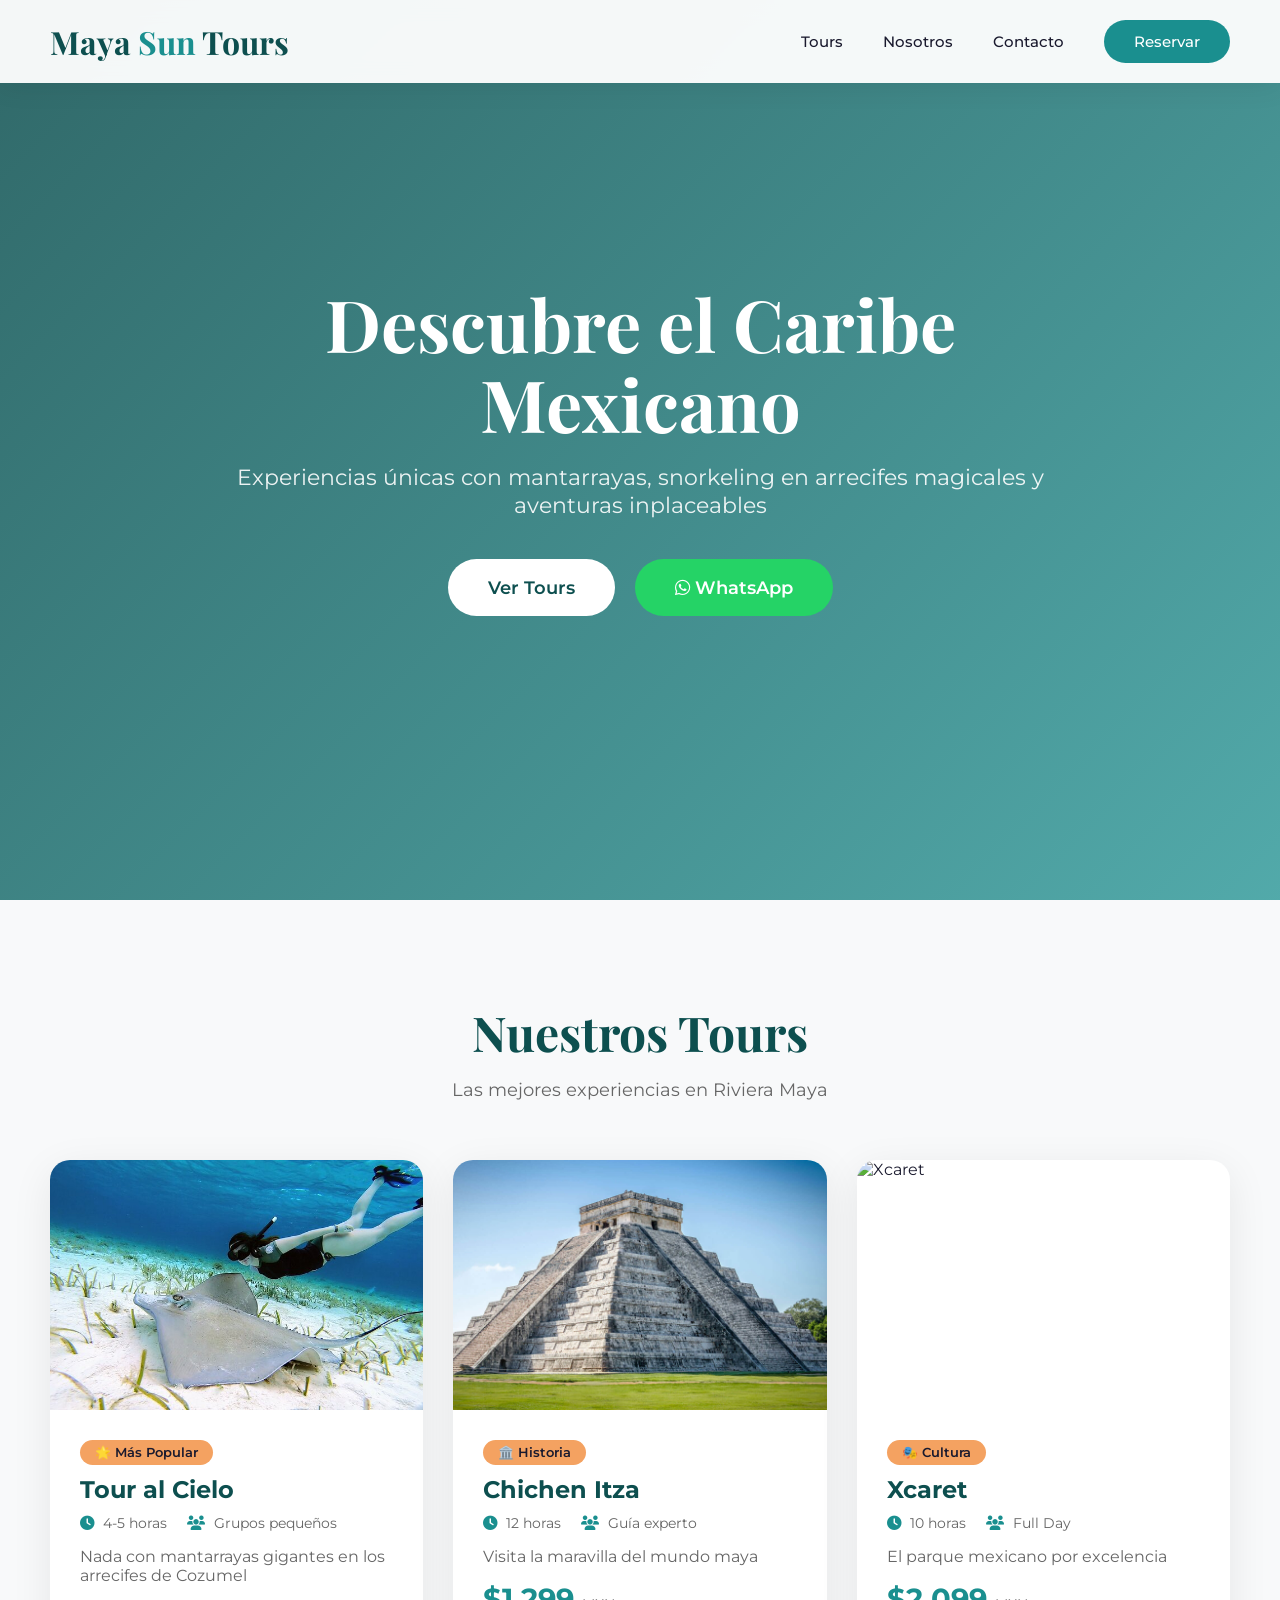
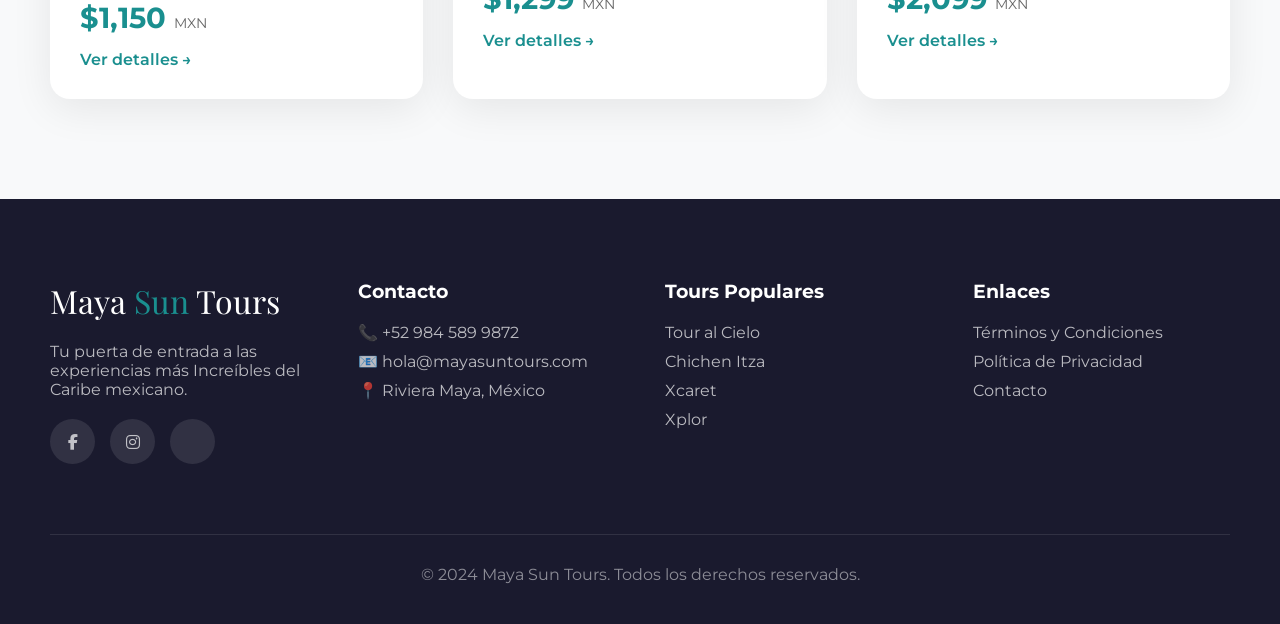
==== commit 790502b4: "Fresh professional website" ====
--- a/index.html
+++ b/index.html
@@ -3,388 +3,476 @@
 <head>
     <meta charset="UTF-8">
     <meta name="viewport" content="width=device-width, initial-scale=1.0">
-    <title>Maya Sun Tours - Tours Populares en el Caribe Mexicano</title>
-    <meta name="description" content="Los tours más populares de la Riviera Maya. Cozumel, Xcaret, Xplor, Chichen Itza y más.">
-    <link rel="stylesheet" href="css/style.css">
-    <link href="https://fonts.googleapis.com/css2?family=Montserrat:wght@400;500;600;700;800&family=Open+Sans:wght@400;500;600&display=swap" rel="stylesheet">
+    <title>Maya Sun Tours - Tours Increíbles en Riviera Maya</title>
+    <link href="https://fonts.googleapis.com/css2?family=Montserrat:wght@300;400;500;600;700&family=Playfair+Display:wght@400;600;700&display=swap" rel="stylesheet">
     <link rel="stylesheet" href="https://cdnjs.cloudflare.com/ajax/libs/font-awesome/6.4.0/css/all.min.css">
-    <link rel="icon" href="data:image/svg+xml,<svg xmlns='http://www.w3.org/2000/svg' viewBox='0 0 100 100'><text y='.9em' font-size='90'>🏝️</text></svg>">
     <style>
-        /* Hero Carrusel */
-        .hero-carrusel { position: relative; height: 85vh; min-height: 600px; overflow: hidden; }
-        .hero-slide { position: absolute; top: 0; left: 0; width: 100%; height: 100%; background-size: cover; background-position: center; opacity: 0; transition: opacity 1s ease; }
-        .hero-slide.active { opacity: 1; }
-        .hero-overlay { position: absolute; top: 0; left: 0; width: 100%; height: 100%; background: linear-gradient(180deg, rgba(0,0,0,0.3) 0%, rgba(0,0,0,0.6) 100%); z-index: 1; }
-        .hero-content { position: absolute; top: 50%; left: 50%; transform: translate(-50%, -50%); z-index: 2; text-align: center; color: white; width: 90%; max-width: 900px; }
-        .hero-title { font-size: 3.8rem; font-weight: 800; margin-bottom: 20px; text-shadow: 0 4px 30px rgba(0,0,0,0.4); line-height: 1.1; }
-        .hero-subtitle { font-size: 1.5rem; margin-bottom: 35px; opacity: 0.95; text-shadow: 0 2px 15px rgba(0,0,0,0.3); }
-        .hero-buttons { display: flex; gap: 20px; justify-content: center; flex-wrap: wrap; }
-        .hero .btn { padding: 18px 40px; font-size: 1.1rem; border-radius: 50px; text-decoration: none; font-weight: 700; display: inline-block; transition: all 0.3s; }
-        .btn-primary { background: #1ABC9C; color: white; }
-        .btn-primary:hover { background: #16A085; transform: translateY(-3px); box-shadow: 0 10px 30px rgba(26,188,156,0.4); }
-        .btn-secondary { background: white; color: #1E3A2F; }
-        .btn-secondary:hover { background: #1ABC9C; color: white; transform: translateY(-3px); }
-        
-        /* Dots */
-        .hero-dots { position: absolute; bottom: 35px; left: 50%; transform: translateX(-50%); z-index: 3; display: flex; gap: 12px; }
-        .hero-dot { width: 14px; height: 14px; border-radius: 50%; background: rgba(255,255,255,0.5); cursor: pointer; transition: all 0.3s; }
-        .hero-dot.active { background: white; transform: scale(1.4); }
-        .hero-dot:hover { background: #1ABC9C; }
-        
-        /* Flechas */
-        .hero-arrow { position: absolute; top: 50%; transform: translateY(-50%); z-index: 3; background: rgba(255,255,255,0.2); color: white; width: 55px; height: 55px; border-radius: 50%; display: flex; align-items: center; justify-content: center; font-size: 1.5rem; cursor: pointer; transition: all 0.3s; border: 2px solid rgba(255,255,255,0.3); }
-        .hero-arrow:hover { background: #1ABC9C; border-color: #1ABC9C; }
-        .hero-arrow.prev { left: 25px; }
-        .hero-arrow.next { right: 25px; }
+        :root {
+            --primary: #0D4F4F;
+            --secondary: #1A8F8F;
+            --accent: #F4A261;
+            --white: #FFFFFF;
+            --light: #F8F9FA;
+            --dark: #1A1A2E;
+        }
+        
+        * { margin: 0; padding: 0; box-sizing: border-box; }
+        
+        body {
+            font-family: 'Montserrat', sans-serif;
+            color: var(--dark);
+            background: var(--light);
+            overflow-x: hidden;
+        }
+        
+        /* Navigation */
+        nav {
+            background: rgba(255,255,255,0.95);
+            backdrop-filter: blur(10px);
+            padding: 20px 0;
+            position: fixed;
+            width: 100%;
+            top: 0;
+            z-index: 1000;
+            box-shadow: 0 2px 30px rgba(0,0,0,0.08);
+        }
+        
+        .nav-container {
+            max-width: 1400px;
+            margin: 0 auto;
+            display: flex;
+            justify-content: space-between;
+            align-items: center;
+            padding: 0 50px;
+        }
+        
+        .logo {
+            font-family: 'Playfair Display', serif;
+            font-size: 2rem;
+            font-weight: 700;
+            color: var(--primary);
+            text-decoration: none;
+        }
+        
+        .logo span { color: var(--secondary); }
+        
+        .nav-links {
+            display: flex;
+            gap: 40px;
+            list-style: none;
+        }
+        
+        .nav-links a {
+            text-decoration: none;
+            color: var(--dark);
+            font-weight: 500;
+            font-size: 0.95rem;
+            transition: color 0.3s;
+            position: relative;
+        }
+        
+        .nav-links a::after {
+            content: '';
+            position: absolute;
+            width: 0;
+            height: 2px;
+            background: var(--secondary);
+            bottom: -5px;
+            left: 0;
+            transition: width 0.3s;
+        }
+        
+        .nav-links a:hover::after { width: 100%; }
+        .nav-links a:hover { color: var(--secondary); }
+        
+        .btn-cta {
+            background: var(--secondary);
+            color: var(--white) !important;
+            padding: 12px 30px;
+            border-radius: 30px;
+        }
+        
+        .btn-cta::after { display: none !important; }
+        
+        /* Hero */
+        .hero {
+            height: 100vh;
+            background: linear-gradient(135deg, rgba(13,79,79,0.85), rgba(26,143,143,0.75)),
+                        url('https://images.unsplash.com/photo-1544551763-46a013bb70d5?w=1920');
+            background-size: cover;
+            background-position: center;
+            display: flex;
+            align-items: center;
+            justify-content: center;
+            text-align: center;
+            color: var(--white);
+        }
+        
+        .hero-content {
+            max-width: 900px;
+            padding: 20px;
+        }
+        
+        .hero-content h1 {
+            font-family: 'Playfair Display', serif;
+            font-size: 4.5rem;
+            margin-bottom: 20px;
+            line-height: 1.1;
+        }
+        
+        .hero-content p {
+            font-size: 1.4rem;
+            opacity: 0.9;
+            margin-bottom: 40px;
+        }
+        
+        .hero-buttons {
+            display: flex;
+            gap: 20px;
+            justify-content: center;
+        }
+        
+        .btn-hero {
+            padding: 18px 40px;
+            border-radius: 50px;
+            font-size: 1.1rem;
+            font-weight: 600;
+            text-decoration: none;
+            transition: all 0.3s;
+        }
+        
+        .btn-primary {
+            background: var(--white);
+            color: var(--primary);
+        }
+        
+        .btn-primary:hover {
+            transform: translateY(-5px);
+            box-shadow: 0 20px 40px rgba(0,0,0,0.2);
+        }
+        
+        .btn-whatsapp {
+            background: #25D366;
+            color: var(--white);
+        }
+        
+        .btn-whatsapp:hover {
+            transform: translateY(-5px);
+            box-shadow: 0 20px 40px rgba(37,211,102,0.3);
+        }
+        
+        /* Tours Section */
+        .tours {
+            padding: 100px 50px;
+            max-width: 1400px;
+            margin: 0 auto;
+        }
+        
+        .section-title {
+            text-align: center;
+            margin-bottom: 60px;
+        }
+        
+        .section-title h2 {
+            font-family: 'Playfair Display', serif;
+            font-size: 3rem;
+            color: var(--primary);
+            margin-bottom: 15px;
+        }
+        
+        .section-title p {
+            color: #666;
+            font-size: 1.1rem;
+        }
+        
+        .tours-grid {
+            display: grid;
+            grid-template-columns: repeat(auto-fit, minmax(350px, 1fr));
+            gap: 30px;
+        }
+        
+        .tour-card {
+            background: var(--white);
+            border-radius: 20px;
+            overflow: hidden;
+            box-shadow: 0 10px 40px rgba(0,0,0,0.08);
+            transition: all 0.4s;
+        }
+        
+        .tour-card:hover {
+            transform: translateY(-10px);
+            box-shadow: 0 20px 60px rgba(0,0,0,0.15);
+        }
+        
+        .tour-image {
+            height: 250px;
+            overflow: hidden;
+        }
+        
+        .tour-image img {
+            width: 100%;
+            height: 100%;
+            object-fit: cover;
+            transition: transform 0.5s;
+        }
+        
+        .tour-card:hover .tour-image img {
+            transform: scale(1.1);
+        }
+        
+        .tour-info {
+            padding: 30px;
+        }
+        
+        .tour-badge {
+            display: inline-block;
+            background: var(--accent);
+            color: var(--dark);
+            padding: 5px 15px;
+            border-radius: 20px;
+            font-size: 0.8rem;
+            font-weight: 600;
+            margin-bottom: 10px;
+        }
+        
+        .tour-info h3 {
+            font-size: 1.5rem;
+            color: var(--primary);
+            margin-bottom: 10px;
+        }
+        
+        .tour-meta {
+            display: flex;
+            gap: 20px;
+            color: #666;
+            font-size: 0.9rem;
+            margin-bottom: 15px;
+        }
+        
+        .tour-meta i { color: var(--secondary); margin-right: 5px; }
+        
+        .tour-price {
+            font-size: 1.8rem;
+            color: var(--secondary);
+            font-weight: 700;
+        }
+        
+        .tour-price span {
+            font-size: 0.9rem;
+            color: #666;
+            font-weight: 400;
+        }
+        
+        .tour-link {
+            display: inline-block;
+            margin-top: 15px;
+            color: var(--secondary);
+            text-decoration: none;
+            font-weight: 600;
+        }
+        
+        .tour-link:hover { color: var(--primary); }
+        
+        /* Footer */
+        footer {
+            background: var(--dark);
+            color: var(--white);
+            padding: 80px 50px 40px;
+        }
+        
+        .footer-content {
+            max-width: 1400px;
+            margin: 0 auto;
+            display: grid;
+            grid-template-columns: repeat(auto-fit, minmax(250px, 1fr));
+            gap: 50px;
+        }
+        
+        .footer-logo {
+            font-family: 'Playfair Display', serif;
+            font-size: 2rem;
+            margin-bottom: 20px;
+        }
+        
+        .footer-logo span { color: var(--secondary); }
+        
+        .footer-section h4 {
+            font-size: 1.2rem;
+            margin-bottom: 20px;
+            color: var(--white);
+        }
+        
+        .footer-section p, .footer-section a {
+            color: rgba(255,255,255,0.7);
+            text-decoration: none;
+            display: block;
+            margin-bottom: 10px;
+            transition: color 0.3s;
+        }
+        
+        .footer-section a:hover { color: var(--secondary); }
+        
+        .social-links {
+            display: flex;
+            gap: 15px;
+            margin-top: 20px;
+        }
+        
+        .social-links a {
+            width: 45px;
+            height: 45px;
+            background: rgba(255,255,255,0.1);
+            border-radius: 50%;
+            display: flex;
+            align-items: center;
+            justify-content: center;
+            transition: all 0.3s;
+        }
+        
+        .social-links a:hover {
+            background: var(--secondary);
+            transform: translateY(-5px);
+        }
+        
+        .copyright {
+            text-align: center;
+            margin-top: 60px;
+            padding-top: 30px;
+            border-top: 1px solid rgba(255,255,255,0.1);
+            color: rgba(255,255,255,0.5);
+        }
         
         @media (max-width: 768px) {
-            .hero-title { font-size: 2.2rem; }
-            .hero-subtitle { font-size: 1.1rem; }
-            .hero .btn { padding: 14px 28px; font-size: 1rem; }
+            .hero-content h1 { font-size: 2.5rem; }
+            .nav-links { display: none; }
+            .tours-grid { grid-template-columns: 1fr; }
         }
     </style>
 </head>
 <body>
-    <nav class="navbar">
-        <div class="container">
-            <a href="index.html" class="logo">
-                <span class="logo-icon">🏝️</span>
-                <img src="images/logo.png" alt="Maya Sun Tours" style="height: 50px;">
-            </a>
+    <nav>
+        <div class="nav-container">
+            <a href="index.html" class="logo">Maya <span>Sun</span> Tours</a>
             <ul class="nav-links">
-                <li><a href="index.html" class="active">Inicio</a></li>
-                <li><a href="paquetes.html">Paquetes</a></li>
-                <li><a href="experiencias.html">Experiencias</a></li>
-                <li><a href="sobre-nosotros.html">Nosotros</a></li>
-                <li><a href="contacto.html">Contacto</a></li>
+                <li><a href="#tours">Tours</a></li>
+                <li><a href="#nosotros">Nosotros</a></li>
+                <li><a href="#contacto">Contacto</a></li>
+                <li><a href="https://wa.me/5299845899872" class="btn-cta">Reservar</a></li>
             </ul>
-            <a href="https://wa.me/5299845899872" class="btn-whatsapp" target="_blank">
-                <i class="fab fa-whatsapp"></i> WhatsApp
-            </a>
-            <div class="menu-toggle"><i class="fas fa-bars"></i></div>
         </div>
     </nav>
-
-    <!-- Hero Carrusel -->
-    <header class="hero-carrusel">
-        <div class="hero-slide active" style="background-image: url('https://images.unsplash.com/photo-1519046904884-53103b34b206?w=1920&q=80')">
-            <div class="hero-overlay"></div>
-            <div class="hero-content">
-                <h1 class="hero-title">🏝️ Vive la Magia del Caribe</h1>
-                <p class="hero-subtitle">Los mejores tours en Cozumel, Xcaret, Tulum y más. Precios directos de proveedor.</p>
-                <div class="hero-buttons">
-                    <a href="paquetes.html" class="btn btn-primary">🌟 Ver Tours</a>
-                    <a href="https://wa.me/5299845899872" class="btn btn-secondary">📱 Reservar Ahora</a>
-                </div>
-            </div>
-        </div>
-        <div class="hero-slide" style="background-image: url('https://images.unsplash.com/photo-1544551763-46a013bb70d5?w=1920&q=80')">
-            <div class="hero-overlay"></div>
-            <div class="hero-content">
-                <h1 class="hero-title">🤿水下冒险</h1>
-                <p class="hero-subtitle">Snorkel en los arrecifes más hermosos del Caribe.</p>
-                <div class="hero-buttons">
-                    <a href="tour.html?id=catamaran-cozumel" class="btn btn-primary">⛵ Explorar</a>
-                </div>
-            </div>
-        </div>
-        <div class="hero-slide" style="background-image: url('https://images.unsplash.com/photo-1518638150340-f706c96683b5?w=1920&q=80')">
-            <div class="hero-overlay"></div>
-            <div class="hero-content">
-                <h1 class="hero-title">🏛️ Historia Maya</h1>
-                <p class="hero-subtitle">Descubre Chichen Itza, Tulum y las pirámides sagrado.</p>
-                <div class="hero-buttons">
-                    <a href="tour.html?id=chichen-itza" class="btn btn-primary">🗿 Conocer</a>
-                </div>
-            </div>
-        </div>
-        <div class="hero-slide" style="background-image: url('https://images.unsplash.com/photo-1522069169874-c58ec4b76be5?w=1920&q=80')">
-            <div class="hero-overlay"></div>
-            <div class="hero-content">
-                <h1 class="hero-title">🔥 Aventura Extrema</h1>
-                <p class="hero-subtitle">Xplor, tirolesas, vehículos anfibios y más adrenalina.</p>
-                <div class="hero-buttons">
-                    <a href="tour.html?id=xplor-dia" class="btn btn-primary">💪 Sentir Adrenalina</a>
-                </div>
-            </div>
-        </div>
-        
-        <!-- Dots -->
-        <div class="hero-dots">
-            <div class="hero-dot active" onclick="goToSlide(0)"></div>
-            <div class="hero-dot" onclick="goToSlide(1)"></div>
-            <div class="hero-dot" onclick="goToSlide(2)"></div>
-            <div class="hero-dot" onclick="goToSlide(3)"></div>
-        </div>
-        
-        <!-- Flechas -->
-        <div class="hero-arrow prev" onclick="prevSlide()">❮</div>
-        <div class="hero-arrow next" onclick="nextSlide()">❯</div>
-    </header>
-
-    <!-- Tours Destacados -->
-    <section class="featured-tours">
-        <div class="container">
-            <h2 class="section-title">🌟 Tours Más Populares</h2>
-            <div class="tours-grid">
-                
-                <!-- 1. Catamarán Cozumel -->
-                <div class="tour-card">
-                    <a href="tour.html?id=catamaran-cozumel">
-                        <div class="tour-image" style="background-image: url('https://images.unsplash.com/photo-1519046904884-53103b34b206?w=400&q=80')">
-                            <span class="tour-badge">⭐ Más Vendido</span>
-                        </div>
-                        <div class="tour-content">
-                            <h3>⛵ Catamarán a Cozumel</h3>
-                            <p>Snorkel + Almuerzo + Día completo</p>
-                            <div class="tour-info">
-                                <span><i class="far fa-clock"></i> Full Day</span>
-                                <span><i class="fas fa-utensils"></i> Almuerzo</span>
-                            </div>
-                            <div class="tour-price">
-                                <span class="price">Desde $2,099 MXN</span>
-                                <span class="btn-book">Ver →</span>
-                            </div>
-                        </div>
-                    </a>
-                </div>
-
-                <!-- 2. Lancha Transparente -->
-                <div class="tour-card">
-                    <a href="tour.html?id=lancha-transparente">
-                        <div class="tour-image" style="background-image: url('https://images.unsplash.com/photo-1544551763-46a013bb70d5?w=400&q=80')">
-                            <span class="tour-badge">🌟 Experiencia Única</span>
-                        </div>
-                        <div class="tour-content">
-                            <h3>🚤 Lancha Transparente</h3>
-                            <p>El Cielo - ver estrellas marinas</p>
-                            <div class="tour-info">
-                                <span><i class="far fa-clock"></i> 2-3 horas</span>
-                                <span><i class="fas fa-star"></i> Top #1</span>
-                            </div>
-                            <div class="tour-price">
-                                <span class="price">Desde $899 MXN</span>
-                                <span class="btn-book">Ver →</span>
-                            </div>
-                        </div>
-                    </a>
-                </div>
-
-                <!-- 3. Xcaret Plus -->
-                <div class="tour-card">
-                    <a href="tour.html?id=xcaret-plus">
-                        <div class="tour-image" style="background-image: url('https://images.unsplash.com/photo-1518638150340-f706c96683b5?w=400&q=80')">
-                            <span class="tour-badge">🏆 #1 Parque</span>
-                        </div>
-                        <div class="tour-content">
-                            <h3>🎢 Xcaret Plus</h3>
-                            <p>Ríos subterráneos + Show nocturno</p>
-                            <div class="tour-info">
-                                <span><i class="far fa-clock"></i> Full Day</span>
-                                <span><i class="fas fa-moon"></i> + Noche</span>
-                            </div>
-                            <div class="tour-price">
-                                <span class="price">Desde $2,799 MXN</span>
-                                <span class="btn-book">Ver →</span>
-                            </div>
-                        </div>
-                    </a>
-                </div>
-
-                <!-- 4. Xplor Día -->
-                <div class="tour-card">
-                    <a href="tour.html?id=xplor-dia">
-                        <div class="tour-image" style="background-image: url('https://images.unsplash.com/photo-1522069169874-c58ec4b76be5?w=400&q=80')">
-                            <span class="tour-badge">💪 Extremo</span>
-                        </div>
-                        <div class="tour-content">
-                            <h3>🔥 Xplor Día</h3>
-                            <p>7 tirolesas + Ríos subterráneos</p>
-                            <div class="tour-info">
-                                <span><i class="far fa-clock"></i> Full Day</span>
-                                <span><i class="fas fa-mountain"></i> Aventura</span>
-                            </div>
-                            <div class="tour-price">
-                                <span class="price">Desde $2,499 MXN</span>
-                                <span class="btn-book">Ver →</span>
-                            </div>
-                        </div>
-                    </a>
-                </div>
-
-                <!-- 5. Chichen Itza -->
-                <div class="tour-card">
-                    <a href="tour.html?id=chichen-itza">
-                        <div class="tour-image" style="background-image: url('https://images.unsplash.com/photo-1518638150340-f706c96683b5?w=400&q=80')">
-                            <span class="tour-badge">🗿 Historia</span>
-                        </div>
-                        <div class="tour-content">
-                            <h3>🏛️ Chichen Itza</h3>
-                            <p>La nueva maravilla del mundo</p>
-                            <div class="tour-info">
-                                <span><i class="far fa-clock"></i> 12 horas</span>
-                                <span><i class="fas fa-landmark"></i> Guía</span>
-                            </div>
-                            <div class="tour-price">
-                                <span class="price">Desde $1,299 MXN</span>
-                                <span class="btn-book">Ver →</span>
-                            </div>
-                        </div>
-                    </a>
-                </div>
-
-                <!-- 6. Coco Bongo -->
-                <div class="tour-card">
-                    <a href="tour.html?id=coco-bongo">
-                        <div class="tour-image" style="background-image: url('https://images.unsplash.com/photo-1512100356356-de1b84283e18?w=400&q=80')">
-                            <span class="tour-badge">🌙 Fiesta</span>
-                        </div>
-                        <div class="tour-content">
-                            <h3>🎭 Coco Bongo</h3>
-                            <p>El show más famoso de Playa</p>
-                            <div class="tour-info">
-                                <span><i class="far fa-clock"></i> 4-5 horas</span>
-                                <span><i class="fas fa-music"></i> Live</span>
-                            </div>
-                            <div class="tour-price">
-                                <span class="price">Desde $1,999 MXN</span>
-                                <span class="btn-book">Ver →</span>
-                            </div>
-                        </div>
-                    </a>
-                </div>
-
+    
+    <section class="hero">
+        <div class="hero-content">
+            <h1>Descubre el Caribe Mexicano</h1>
+            <p>Experiencias únicas con mantarrayas, snorkeling en arrecifes magicales y aventuras inplaceables</p>
+            <div class="hero-buttons">
+                <a href="#tours" class="btn-hero btn-primary">Ver Tours</a>
+                <a href="https://wa.me/5299845899872" class="btn-hero btn-whatsapp">
+                    <i class="fab fa-whatsapp"></i> WhatsApp
+                </a>
             </div>
         </div>
     </section>
-
-    <!-- Por qué elegirnos -->
-    <section class="why-us" style="padding: 80px 0; background: linear-gradient(135deg, #f8f9fa, #e8f8f5);">
-        <div class="container">
-            <h2 class="section-title" style="text-align: center; margin-bottom: 50px; font-size: 2.2rem; color: #1E3A2F;">🌟 ¿Por Qué Elegirnos?</h2>
-            <div class="why-us-grid" style="display: grid; grid-template-columns: repeat(4, 1fr); gap: 30px;">
-                <div class="why-us-card" style="background: white; padding: 35px 25px; border-radius: 20px; text-align: center; box-shadow: 0 10px 40px rgba(0,0,0,0.08); transition: all 0.3s;">
-                    <i class="fas fa-tag" style="font-size: 2.5rem; color: #1ABC9C; margin-bottom: 20px;"></i>
-                    <h3 style="color: #1E3A2F; margin-bottom: 12px; font-size: 1.2rem;">💰 Precios de Proveedor</h3>
-                    <p style="color: #666; font-size: 0.95rem;">Sin intermediarios - ahorra hasta un 30%</p>
-                </div>
-                <div class="why-us-card" style="background: white; padding: 35px 25px; border-radius: 20px; text-align: center; box-shadow: 0 10px 40px rgba(0,0,0,0.08); transition: all 0.3s;">
-                    <i class="fas fa-headset" style="font-size: 2.5rem; color: #1ABC9C; margin-bottom: 20px;"></i>
-                    <h3 style="color: #1E3A2F; margin-bottom: 12px; font-size: 1.2rem;">📱 Soporte 24/7</h3>
-                    <p style="color: #666; font-size: 0.95rem;">Siempre disponibles por WhatsApp</p>
-                </div>
-                <div class="why-us-card" style="background: white; padding: 35px 25px; border-radius: 20px; text-align: center; box-shadow: 0 10px 40px rgba(0,0,0,0.08); transition: all 0.3s;">
-                    <i class="fas fa-star" style="font-size: 2.5rem; color: #F4D03F; margin-bottom: 20px;"></i>
-                    <h3 style="color: #1E3A2F; margin-bottom: 12px; font-size: 1.2rem;">⭐ 4.9 Estrellas</h3>
-                    <p style="color: #666; font-size: 0.95rem;">2,500+ clientes satisfechos</p>
-                </div>
-                <div class="why-us-card" style="background: white; padding: 35px 25px; border-radius: 20px; text-align: center; box-shadow: 0 10px 40px rgba(0,0,0,0.08); transition: all 0.3s;">
-                    <i class="fas fa-calendar-check" style="font-size: 2.5rem; color: #1ABC9C; margin-bottom: 20px;"></i>
-                    <h3 style="color: #1E3A2F; margin-bottom: 12px; font-size: 1.2rem;">📝 Reserva Fácil</h3>
-                    <p style="color: #666; font-size: 0.95rem;">Solo 30% depósito</p>
+    
+    <section class="tours" id="tours">
+        <div class="section-title">
+            <h2>Nuestros Tours</h2>
+            <p>Las mejores experiencias en Riviera Maya</p>
+        </div>
+        
+        <div class="tours-grid">
+            <div class="tour-card">
+                <div class="tour-image">
+                    <img src="images/tour-cielo/01_manta_real_4.jpg" alt="Tour al Cielo">
+                </div>
+                <div class="tour-info">
+                    <span class="tour-badge">🌟 Más Popular</span>
+                    <h3>Tour al Cielo</h3>
+                    <div class="tour-meta">
+                        <span><i class="fas fa-clock"></i> 4-5 horas</span>
+                        <span><i class="fas fa-users"></i> Grupos pequeños</span>
+                    </div>
+                    <p style="color: #666; margin-bottom: 15px;">Nada con mantarrayas gigantes en los arrecifes de Cozumel</p>
+                    <div class="tour-price">$1,150 <span>MXN</span></div>
+                    <a href="tour-cielo.html" class="tour-link">Ver detalles →</a>
+                </div>
+            </div>
+            
+            <div class="tour-card">
+                <div class="tour-image">
+                    <img src="images/chichen-itza/01_kukulkan.jpg" alt="Chichen Itza">
+                </div>
+                <div class="tour-info">
+                    <span class="tour-badge">🏛️ Historia</span>
+                    <h3>Chichen Itza</h3>
+                    <div class="tour-meta">
+                        <span><i class="fas fa-clock"></i> 12 horas</span>
+                        <span><i class="fas fa-users"></i> Guía experto</span>
+                    </div>
+                    <p style="color: #666; margin-bottom: 15px;">Visita la maravilla del mundo maya</p>
+                    <div class="tour-price">$1,299 <span>MXN</span></div>
+                    <a href="#" class="tour-link">Ver detalles →</a>
+                </div>
+            </div>
+            
+            <div class="tour-card">
+                <div class="tour-image">
+                    <img src="https://images.unsplash.com/photo-1518638150340-f706c96683b5?w=800" alt="Xcaret">
+                </div>
+                <div class="tour-info">
+                    <span class="tour-badge">🎭 Cultura</span>
+                    <h3>Xcaret</h3>
+                    <div class="tour-meta">
+                        <span><i class="fas fa-clock"></i> 10 horas</span>
+                        <span><i class="fas fa-users"></i> Full Day</span>
+                    </div>
+                    <p style="color: #666; margin-bottom: 15px;">El parque mexicano por excelencia</p>
+                    <div class="tour-price">$2,099 <span>MXN</span></div>
+                    <a href="#" class="tour-link">Ver detalles →</a>
                 </div>
             </div>
         </div>
     </section>
-
-    <!-- Testimonios -->
-    <section style="padding: 80px 0; background: #1E3A2F; color: white;">
-        <div class="container" style="text-align: center;">
-            <h2 style="font-size: 2.2rem; margin-bottom: 50px;">💬 Lo que dicen nuestros clientes</h2>
-            <div style="display: grid; grid-template-columns: repeat(3, 1fr); gap: 30px;">
-                <div style="background: rgba(255,255,255,0.1); padding: 30px; border-radius: 20px;">
-                    <p style="font-size: 1.1rem; font-style: italic; margin-bottom: 20px; opacity: 0.9;">"La mejor experiencia de nuestro viaje. El equipo muy profesional y los precios excellent."</p>
-                    <div style="color: #F4D03F;">⭐⭐⭐⭐⭐</div>
-                    <p style="margin-top: 10px; font-weight: 600;">- María G., Ciudad de México</p>
-                </div>
-                <div style="background: rgba(255,255,255,0.1); padding: 30px; border-radius: 20px;">
-                    <p style="font-size: 1.1rem; font-style: italic; margin-bottom: 20px; opacity: 0.9;">"Increíble Tour a Chichen Itza. Nuestra guía Ana hizo la historia fascinante."</p>
-                    <div style="color: #F4D03F;">⭐⭐⭐⭐⭐</div>
-                    <p style="margin-top: 10px; font-weight: 600;">- Carlos R., Guadalajara</p>
-                </div>
-                <div style="background: rgba(255,255,255,0.1); padding: 30px; border-radius: 20px;">
-                    <p style="font-size: 1.1rem; font-style: italic; margin-bottom: 20px; opacity: 0.9;">"Xcaret fue mágico. La Organización perfecta, volvimos recomendados."</p>
-                    <div style="color: #F4D03F;">⭐⭐⭐⭐⭐</div>
-                    <p style="margin-top: 10px; font-weight: 600;">- Ana L., Monterrey</p>
-                </div>
-            </div>
-        </div>
-    </section>
-
-    <!-- CTA -->
-    <section class="cta-section" style="background: linear-gradient(135deg, #1ABC9C, #16A085); padding: 80px 0; text-align: center;">
-        <div class="container">
-            <h2 style="font-size: 2.5rem; color: white; margin-bottom: 20px;">🎉 ¿Listo para tu Aventura?</h2>
-            <p style="font-size: 1.2rem; color: white; opacity: 0.95; margin-bottom: 30px;">Vive experiencias únicas en el Caribe mexicano</p>
-            <a href="https://wa.me/5299845899872" style="display: inline-flex; align-items: center; gap: 12px; background: white; color: #1ABC9C; padding: 18px 40px; border-radius: 50px; font-weight: 700; font-size: 1.1rem; text-decoration: none; transition: all 0.3s; box-shadow: 0 10px 30px rgba(0,0,0,0.2);">
-                <i class="fab fa-whatsapp"></i> Chatear Ahora
-            </a>
-            <p style="color: white; opacity: 0.8; margin-top: 20px; font-size: 0.9rem;">Respuesta inmediata • Confirmación instantánea</p>
-        </div>
-    </section>
-
-    <footer class="footer">
-        <div class="container">
-            <div class="footer-grid">
-                <div class="footer-col">
-                    <h4>🏝️ Maya Sun Tours</h4>
-                    <p>Los mejores tours del Caribe.</p>
-                </div>
-                <div class="footer-col">
-                    <h4>Enlaces</h4>
-                    <ul>
-                        <li><a href="index.html">Inicio</a></li>
-                        <li><a href="paquetes.html">Paquetes</a></li>
-                        <li><a href="contacto.html">Contacto</a></li>
-                    </ul>
-                </div>
-                <div class="footer-col">
-                    <h4>Contacto</h4>
-                    <ul>
-                        <li><i class="fab fa-whatsapp"></i> +52 984 589 9872</li>
-                        <li><i class="fas fa-envelope"></i> hola@rivieramaya-adventures.com</li>
-                    </ul>
-                </div>
-            </div>
-            <div class="footer-bottom">
-                <p>&copy; 2026 Maya Sun Tours</p>
-            </div>
+    
+    <footer id="contacto">
+        <div class="footer-content">
+            <div class="footer-section">
+                <div class="footer-logo">Maya <span>Sun</span> Tours</div>
+                <p>Tu puerta de entrada a las experiencias más Increíbles del Caribe mexicano.</p>
+                <div class="social-links">
+                    <a href="#"><i class="fab fa-facebook-f"></i></a>
+                    <a href="#"><i class="fab fa-instagram"></i></a>
+                    <a href="#"><i class="fab fa-tripadvisor"></i></a>
+                </div>
+            </div>
+            
+            <div class="footer-section">
+                <h4>Contacto</h4>
+                <p>📞 +52 984 589 9872</p>
+                <p>📧 hola@mayasuntours.com</p>
+                <p>📍 Riviera Maya, México</p>
+            </div>
+            
+            <div class="footer-section">
+                <h4>Tours Populares</h4>
+                <a href="#">Tour al Cielo</a>
+                <a href="#">Chichen Itza</a>
+                <a href="#">Xcaret</a>
+                <a href="#">Xplor</a>
+            </div>
+            
+            <div class="footer-section">
+                <h4>Enlaces</h4>
+                <a href="#">Términos y Condiciones</a>
+                <a href="#">Política de Privacidad</a>
+                <a href="#">Contacto</a>
+            </div>
+        </div>
+        
+        <div class="copyright">
+            <p>© 2024 Maya Sun Tours. Todos los derechos reservados.</p>
         </div>
     </footer>
-
-    <a href="https://wa.me/5299845899872" class="whatsapp-float" target="_blank">
-        <i class="fab fa-whatsapp"></i>
-    </a>
-
-    <script>
-        let currentSlide = 0;
-        const slides = document.querySelectorAll('.hero-slide');
-        const dots = document.querySelectorAll('.hero-dot');
-        
-        function showSlide(index) {
-            slides.forEach(s => s.classList.remove('active'));
-            dots.forEach(d => d.classList.remove('active'));
-            slides[index].classList.add('active');
-            dots[index].classList.add('active');
-            currentSlide = index;
-        }
-        
-        function nextSlide() {
-            currentSlide = (currentSlide + 1) % slides.length;
-            showSlide(currentSlide);
-        }
-        
-        function prevSlide() {
-            currentSlide = (currentSlide - 1 + slides.length) % slides.length;
-            showSlide(currentSlide);
-        }
-        
-        function goToSlide(index) {
-            showSlide(index);
-        }
-        
-        // Autoadvance cada 5 segundos
-        setInterval(nextSlide, 5000);
-    </script>
 </body>
-</html>+</html>
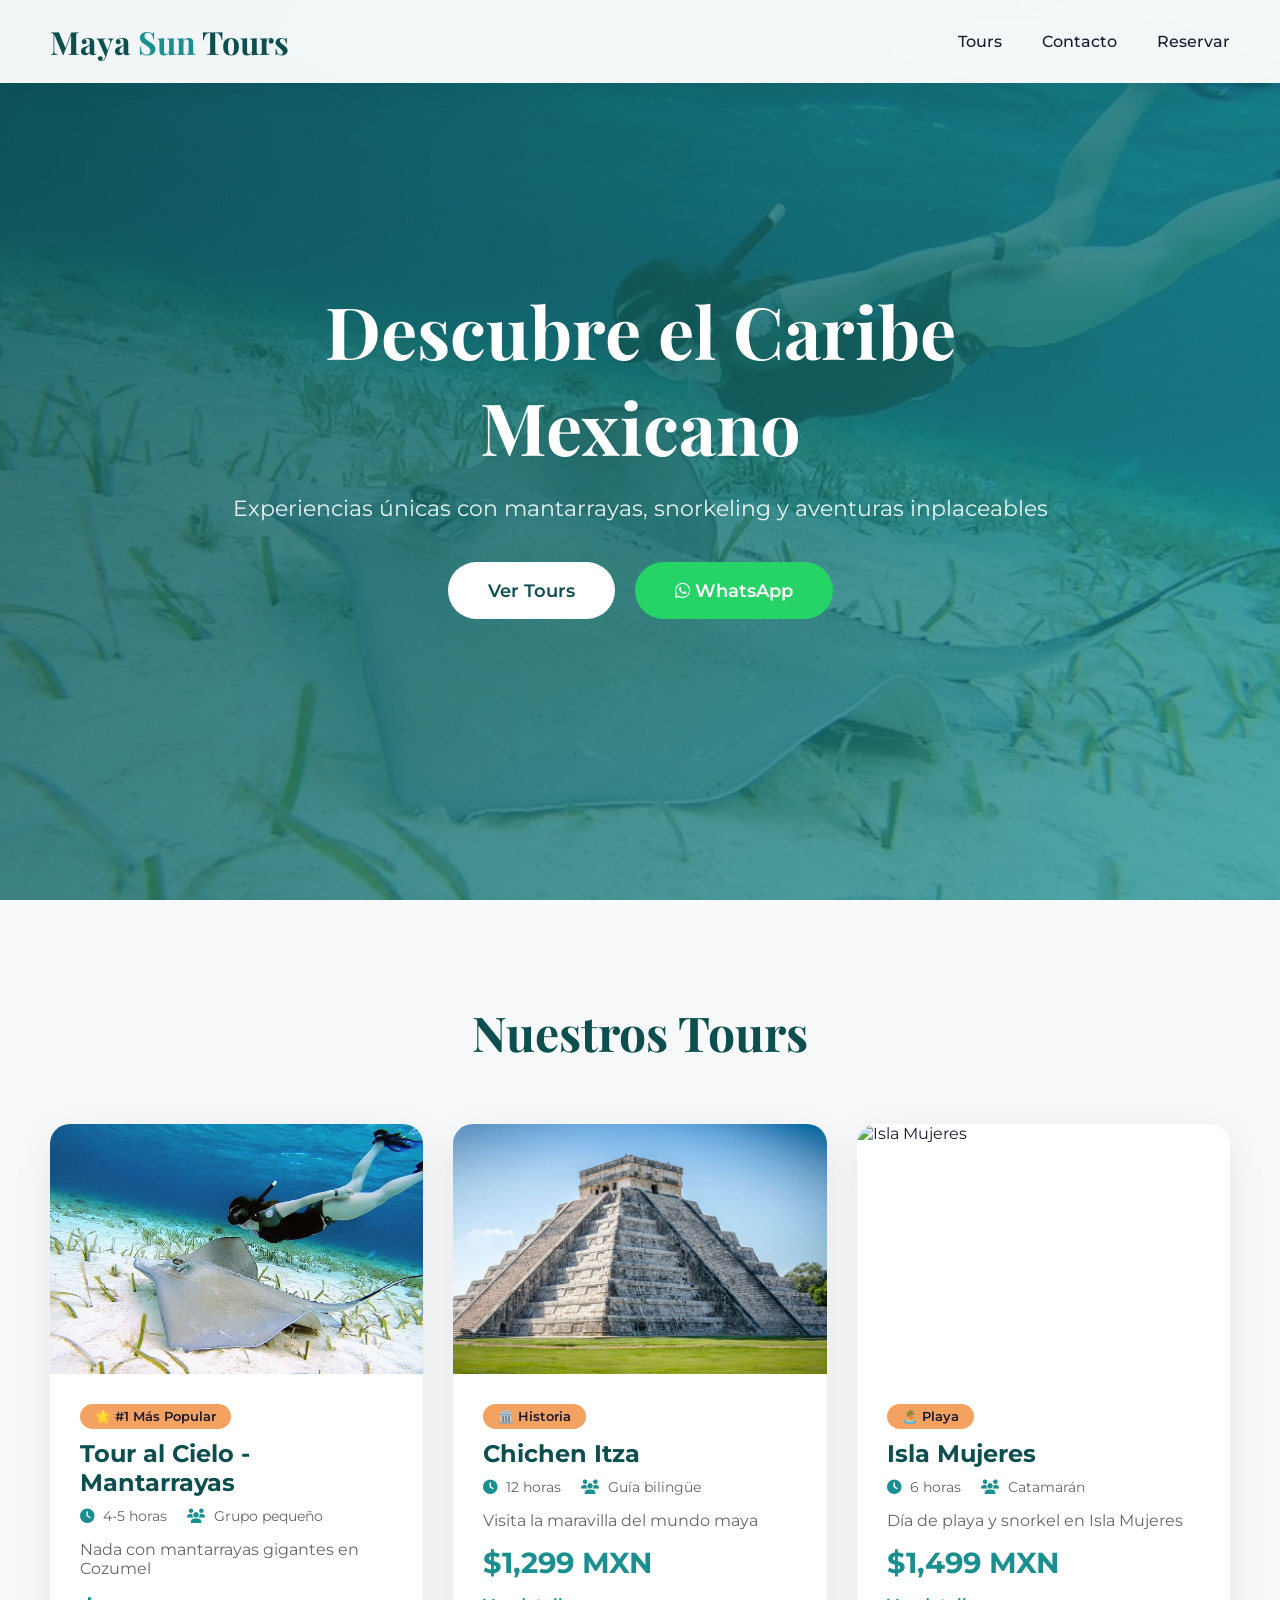
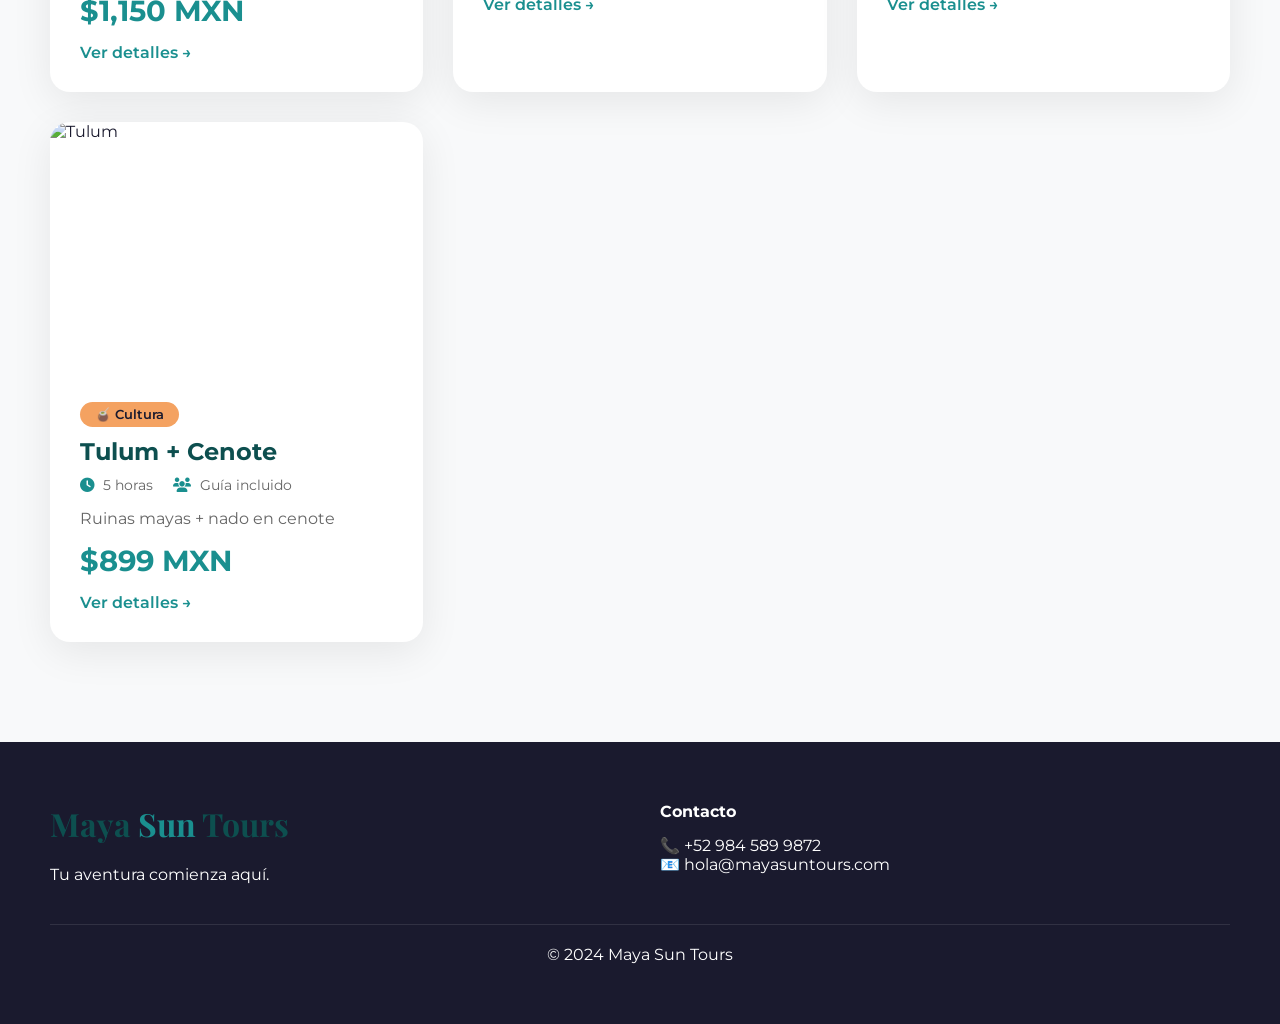
==== commit 21bb16eb: "Professional website with 4 tours and real images" ====
--- a/index.html
+++ b/index.html
@@ -7,345 +7,62 @@
     <link href="https://fonts.googleapis.com/css2?family=Montserrat:wght@300;400;500;600;700&family=Playfair+Display:wght@400;600;700&display=swap" rel="stylesheet">
     <link rel="stylesheet" href="https://cdnjs.cloudflare.com/ajax/libs/font-awesome/6.4.0/css/all.min.css">
     <style>
-        :root {
-            --primary: #0D4F4F;
-            --secondary: #1A8F8F;
-            --accent: #F4A261;
-            --white: #FFFFFF;
-            --light: #F8F9FA;
-            --dark: #1A1A2E;
-        }
+        :root { --primary: #0D4F4F; --secondary: #1A8F8F; --accent: #F4A261; --white: #FFFFFF; --light: #F8F9FA; --dark: #1A1A2E; }
         
         * { margin: 0; padding: 0; box-sizing: border-box; }
         
-        body {
-            font-family: 'Montserrat', sans-serif;
-            color: var(--dark);
-            background: var(--light);
-            overflow-x: hidden;
-        }
+        body { font-family: 'Montserrat', sans-serif; color: var(--dark); background: var(--light); }
         
-        /* Navigation */
-        nav {
-            background: rgba(255,255,255,0.95);
-            backdrop-filter: blur(10px);
-            padding: 20px 0;
-            position: fixed;
-            width: 100%;
-            top: 0;
-            z-index: 1000;
-            box-shadow: 0 2px 30px rgba(0,0,0,0.08);
-        }
+        nav { background: rgba(255,255,255,0.95); backdrop-filter: blur(10px); padding: 20px 0; position: fixed; width: 100%; top: 0; z-index: 1000; box-shadow: 0 2px 30px rgba(0,0,0,0.08); }
         
-        .nav-container {
-            max-width: 1400px;
-            margin: 0 auto;
-            display: flex;
-            justify-content: space-between;
-            align-items: center;
-            padding: 0 50px;
-        }
+        .nav-container { max-width: 1400px; margin: 0 auto; display: flex; justify-content: space-between; align-items: center; padding: 0 50px; }
         
-        .logo {
-            font-family: 'Playfair Display', serif;
-            font-size: 2rem;
-            font-weight: 700;
-            color: var(--primary);
-            text-decoration: none;
-        }
-        
+        .logo { font-family: 'Playfair Display', serif; font-size: 2rem; font-weight: 700; color: var(--primary); text-decoration: none; }
         .logo span { color: var(--secondary); }
         
-        .nav-links {
-            display: flex;
-            gap: 40px;
-            list-style: none;
-        }
+        .nav-links { display: flex; gap: 40px; list-style: none; }
+        .nav-links a { text-decoration: none; color: var(--dark); font-weight: 500; }
         
-        .nav-links a {
-            text-decoration: none;
-            color: var(--dark);
-            font-weight: 500;
-            font-size: 0.95rem;
-            transition: color 0.3s;
-            position: relative;
-        }
+        .hero { height: 100vh; background: linear-gradient(135deg, rgba(13,79,79,0.85), rgba(26,143,143,0.75)), url('images/tour-cielo/EL_CIELO_MANTA_1.jpg'); background-size: cover; background-position: center; display: flex; align-items: center; justify-content: center; text-align: center; color: var(--white); }
         
-        .nav-links a::after {
-            content: '';
-            position: absolute;
-            width: 0;
-            height: 2px;
-            background: var(--secondary);
-            bottom: -5px;
-            left: 0;
-            transition: width 0.3s;
-        }
+        .hero-content { max-width: 900px; padding: 20px; }
+        .hero-content h1 { font-family: 'Playfair Display', serif; font-size: 4.5rem; margin-bottom: 20px; }
+        .hero-content p { font-size: 1.4rem; opacity: 0.9; margin-bottom: 40px; }
         
-        .nav-links a:hover::after { width: 100%; }
-        .nav-links a:hover { color: var(--secondary); }
+        .hero-buttons { display: flex; gap: 20px; justify-content: center; }
         
-        .btn-cta {
-            background: var(--secondary);
-            color: var(--white) !important;
-            padding: 12px 30px;
-            border-radius: 30px;
-        }
+        .btn-hero { padding: 18px 40px; border-radius: 50px; font-size: 1.1rem; font-weight: 600; text-decoration: none; }
+        .btn-primary { background: var(--white); color: var(--primary); }
+        .btn-whatsapp { background: #25D366; color: var(--white); }
         
-        .btn-cta::after { display: none !important; }
+        .tours { padding: 100px 50px; max-width: 1400px; margin: 0 auto; }
         
-        /* Hero */
-        .hero {
-            height: 100vh;
-            background: linear-gradient(135deg, rgba(13,79,79,0.85), rgba(26,143,143,0.75)),
-                        url('https://images.unsplash.com/photo-1544551763-46a013bb70d5?w=1920');
-            background-size: cover;
-            background-position: center;
-            display: flex;
-            align-items: center;
-            justify-content: center;
-            text-align: center;
-            color: var(--white);
-        }
+        .section-title { text-align: center; margin-bottom: 60px; }
+        .section-title h2 { font-family: 'Playfair Display', serif; font-size: 3rem; color: var(--primary); }
         
-        .hero-content {
-            max-width: 900px;
-            padding: 20px;
-        }
+        .tours-grid { display: grid; grid-template-columns: repeat(auto-fit, minmax(350px, 1fr)); gap: 30px; }
         
-        .hero-content h1 {
-            font-family: 'Playfair Display', serif;
-            font-size: 4.5rem;
-            margin-bottom: 20px;
-            line-height: 1.1;
-        }
+        .tour-card { background: var(--white); border-radius: 20px; overflow: hidden; box-shadow: 0 10px 40px rgba(0,0,0,0.08); transition: transform 0.3s; }
+        .tour-card:hover { transform: translateY(-10px); }
         
-        .hero-content p {
-            font-size: 1.4rem;
-            opacity: 0.9;
-            margin-bottom: 40px;
-        }
+        .tour-image { height: 250px; overflow: hidden; }
+        .tour-image img { width: 100%; height: 100%; object-fit: cover; }
         
-        .hero-buttons {
-            display: flex;
-            gap: 20px;
-            justify-content: center;
-        }
+        .tour-info { padding: 30px; }
+        .tour-badge { display: inline-block; background: var(--accent); color: var(--dark); padding: 5px 15px; border-radius: 20px; font-size: 0.8rem; font-weight: 600; margin-bottom: 10px; }
+        .tour-info h3 { font-size: 1.5rem; color: var(--primary); margin-bottom: 10px; }
+        .tour-meta { display: flex; gap: 20px; color: #666; font-size: 0.9rem; margin-bottom: 15px; }
+        .tour-meta i { color: var(--secondary); margin-right: 5px; }
+        .tour-price { font-size: 1.8rem; color: var(--secondary); font-weight: 700; }
+        .tour-link { display: inline-block; margin-top: 15px; color: var(--secondary); text-decoration: none; font-weight: 600; }
         
-        .btn-hero {
-            padding: 18px 40px;
-            border-radius: 50px;
-            font-size: 1.1rem;
-            font-weight: 600;
-            text-decoration: none;
-            transition: all 0.3s;
-        }
-        
-        .btn-primary {
-            background: var(--white);
-            color: var(--primary);
-        }
-        
-        .btn-primary:hover {
-            transform: translateY(-5px);
-            box-shadow: 0 20px 40px rgba(0,0,0,0.2);
-        }
-        
-        .btn-whatsapp {
-            background: #25D366;
-            color: var(--white);
-        }
-        
-        .btn-whatsapp:hover {
-            transform: translateY(-5px);
-            box-shadow: 0 20px 40px rgba(37,211,102,0.3);
-        }
-        
-        /* Tours Section */
-        .tours {
-            padding: 100px 50px;
-            max-width: 1400px;
-            margin: 0 auto;
-        }
-        
-        .section-title {
-            text-align: center;
-            margin-bottom: 60px;
-        }
-        
-        .section-title h2 {
-            font-family: 'Playfair Display', serif;
-            font-size: 3rem;
-            color: var(--primary);
-            margin-bottom: 15px;
-        }
-        
-        .section-title p {
-            color: #666;
-            font-size: 1.1rem;
-        }
-        
-        .tours-grid {
-            display: grid;
-            grid-template-columns: repeat(auto-fit, minmax(350px, 1fr));
-            gap: 30px;
-        }
-        
-        .tour-card {
-            background: var(--white);
-            border-radius: 20px;
-            overflow: hidden;
-            box-shadow: 0 10px 40px rgba(0,0,0,0.08);
-            transition: all 0.4s;
-        }
-        
-        .tour-card:hover {
-            transform: translateY(-10px);
-            box-shadow: 0 20px 60px rgba(0,0,0,0.15);
-        }
-        
-        .tour-image {
-            height: 250px;
-            overflow: hidden;
-        }
-        
-        .tour-image img {
-            width: 100%;
-            height: 100%;
-            object-fit: cover;
-            transition: transform 0.5s;
-        }
-        
-        .tour-card:hover .tour-image img {
-            transform: scale(1.1);
-        }
-        
-        .tour-info {
-            padding: 30px;
-        }
-        
-        .tour-badge {
-            display: inline-block;
-            background: var(--accent);
-            color: var(--dark);
-            padding: 5px 15px;
-            border-radius: 20px;
-            font-size: 0.8rem;
-            font-weight: 600;
-            margin-bottom: 10px;
-        }
-        
-        .tour-info h3 {
-            font-size: 1.5rem;
-            color: var(--primary);
-            margin-bottom: 10px;
-        }
-        
-        .tour-meta {
-            display: flex;
-            gap: 20px;
-            color: #666;
-            font-size: 0.9rem;
-            margin-bottom: 15px;
-        }
-        
-        .tour-meta i { color: var(--secondary); margin-right: 5px; }
-        
-        .tour-price {
-            font-size: 1.8rem;
-            color: var(--secondary);
-            font-weight: 700;
-        }
-        
-        .tour-price span {
-            font-size: 0.9rem;
-            color: #666;
-            font-weight: 400;
-        }
-        
-        .tour-link {
-            display: inline-block;
-            margin-top: 15px;
-            color: var(--secondary);
-            text-decoration: none;
-            font-weight: 600;
-        }
-        
-        .tour-link:hover { color: var(--primary); }
-        
-        /* Footer */
-        footer {
-            background: var(--dark);
-            color: var(--white);
-            padding: 80px 50px 40px;
-        }
-        
-        .footer-content {
-            max-width: 1400px;
-            margin: 0 auto;
-            display: grid;
-            grid-template-columns: repeat(auto-fit, minmax(250px, 1fr));
-            gap: 50px;
-        }
-        
-        .footer-logo {
-            font-family: 'Playfair Display', serif;
-            font-size: 2rem;
-            margin-bottom: 20px;
-        }
-        
-        .footer-logo span { color: var(--secondary); }
-        
-        .footer-section h4 {
-            font-size: 1.2rem;
-            margin-bottom: 20px;
-            color: var(--white);
-        }
-        
-        .footer-section p, .footer-section a {
-            color: rgba(255,255,255,0.7);
-            text-decoration: none;
-            display: block;
-            margin-bottom: 10px;
-            transition: color 0.3s;
-        }
-        
-        .footer-section a:hover { color: var(--secondary); }
-        
-        .social-links {
-            display: flex;
-            gap: 15px;
-            margin-top: 20px;
-        }
-        
-        .social-links a {
-            width: 45px;
-            height: 45px;
-            background: rgba(255,255,255,0.1);
-            border-radius: 50%;
-            display: flex;
-            align-items: center;
-            justify-content: center;
-            transition: all 0.3s;
-        }
-        
-        .social-links a:hover {
-            background: var(--secondary);
-            transform: translateY(-5px);
-        }
-        
-        .copyright {
-            text-align: center;
-            margin-top: 60px;
-            padding-top: 30px;
-            border-top: 1px solid rgba(255,255,255,0.1);
-            color: rgba(255,255,255,0.5);
-        }
+        footer { background: var(--dark); color: var(--white); padding: 60px 50px; }
+        .footer-content { max-width: 1400px; margin: 0 auto; display: grid; grid-template-columns: repeat(auto-fit, minmax(250px, 1fr)); gap: 40px; }
+        .copyright { text-align: center; margin-top: 40px; padding-top: 20px; border-top: 1px solid rgba(255,255,255,0.1); }
         
         @media (max-width: 768px) {
             .hero-content h1 { font-size: 2.5rem; }
             .nav-links { display: none; }
-            .tours-grid { grid-template-columns: 1fr; }
         }
     </style>
 </head>
@@ -355,9 +72,8 @@
             <a href="index.html" class="logo">Maya <span>Sun</span> Tours</a>
             <ul class="nav-links">
                 <li><a href="#tours">Tours</a></li>
-                <li><a href="#nosotros">Nosotros</a></li>
                 <li><a href="#contacto">Contacto</a></li>
-                <li><a href="https://wa.me/5299845899872" class="btn-cta">Reservar</a></li>
+                <li><a href="https://wa.me/5299845899872">Reservar</a></li>
             </ul>
         </div>
     </nav>
@@ -365,12 +81,10 @@
     <section class="hero">
         <div class="hero-content">
             <h1>Descubre el Caribe Mexicano</h1>
-            <p>Experiencias únicas con mantarrayas, snorkeling en arrecifes magicales y aventuras inplaceables</p>
+            <p>Experiencias únicas con mantarrayas, snorkeling y aventuras inplaceables</p>
             <div class="hero-buttons">
                 <a href="#tours" class="btn-hero btn-primary">Ver Tours</a>
-                <a href="https://wa.me/5299845899872" class="btn-hero btn-whatsapp">
-                    <i class="fab fa-whatsapp"></i> WhatsApp
-                </a>
+                <a href="https://wa.me/5299845899872" class="btn-hero btn-whatsapp"><i class="fab fa-whatsapp"></i> WhatsApp</a>
             </div>
         </div>
     </section>
@@ -378,57 +92,57 @@
     <section class="tours" id="tours">
         <div class="section-title">
             <h2>Nuestros Tours</h2>
-            <p>Las mejores experiencias en Riviera Maya</p>
         </div>
         
         <div class="tours-grid">
+            <!-- Tour al Cielo -->
             <div class="tour-card">
-                <div class="tour-image">
-                    <img src="images/tour-cielo/01_manta_real_4.jpg" alt="Tour al Cielo">
-                </div>
+                <div class="tour-image"><img src="images/tour-cielo/EL_CIELO_MANTA_1.jpg" alt="Tour al Cielo"></div>
                 <div class="tour-info">
-                    <span class="tour-badge">🌟 Más Popular</span>
-                    <h3>Tour al Cielo</h3>
-                    <div class="tour-meta">
-                        <span><i class="fas fa-clock"></i> 4-5 horas</span>
-                        <span><i class="fas fa-users"></i> Grupos pequeños</span>
-                    </div>
-                    <p style="color: #666; margin-bottom: 15px;">Nada con mantarrayas gigantes en los arrecifes de Cozumel</p>
+                    <span class="tour-badge">🌟 #1 Más Popular</span>
+                    <h3>Tour al Cielo - Mantarrayas</h3>
+                    <div class="tour-meta"><span><i class="fas fa-clock"></i> 4-5 horas</span><span><i class="fas fa-users"></i> Grupo pequeño</span></div>
+                    <p style="color:#666;margin-bottom:15px;">Nada con mantarrayas gigantes en Cozumel</p>
                     <div class="tour-price">$1,150 <span>MXN</span></div>
-                    <a href="tour-cielo.html" class="tour-link">Ver detalles →</a>
+                    <a href="#" class="tour-link">Ver detalles →</a>
                 </div>
             </div>
             
+            <!-- Chichen Itza -->
             <div class="tour-card">
-                <div class="tour-image">
-                    <img src="images/chichen-itza/01_kukulkan.jpg" alt="Chichen Itza">
-                </div>
+                <div class="tour-image"><img src="images/chichen-itza/kukulkan_1.jpg" alt="Chichen Itza"></div>
                 <div class="tour-info">
                     <span class="tour-badge">🏛️ Historia</span>
                     <h3>Chichen Itza</h3>
-                    <div class="tour-meta">
-                        <span><i class="fas fa-clock"></i> 12 horas</span>
-                        <span><i class="fas fa-users"></i> Guía experto</span>
-                    </div>
-                    <p style="color: #666; margin-bottom: 15px;">Visita la maravilla del mundo maya</p>
+                    <div class="tour-meta"><span><i class="fas fa-clock"></i> 12 horas</span><span><i class="fas fa-users"></i> Guía bilingüe</span></div>
+                    <p style="color:#666;margin-bottom:15px;">Visita la maravilla del mundo maya</p>
                     <div class="tour-price">$1,299 <span>MXN</span></div>
                     <a href="#" class="tour-link">Ver detalles →</a>
                 </div>
             </div>
             
+            <!-- Isla Mujeres -->
             <div class="tour-card">
-                <div class="tour-image">
-                    <img src="https://images.unsplash.com/photo-1518638150340-f706c96683b5?w=800" alt="Xcaret">
+                <div class="tour-image"><img src="images/isla-mujeres/isla_1.jpg" alt="Isla Mujeres"></div>
+                <div class="tour-info">
+                    <span class="tour-badge">🏝️ Playa</span>
+                    <h3>Isla Mujeres</h3>
+                    <div class="tour-meta"><span><i class="fas fa-clock"></i> 6 horas</span><span><i class="fas fa-users"></i> Catamarán</span></div>
+                    <p style="color:#666;margin-bottom:15px;">Día de playa y snorkel en Isla Mujeres</p>
+                    <div class="tour-price">$1,499 <span>MXN</span></div>
+                    <a href="#" class="tour-link">Ver detalles →</a>
                 </div>
+            </div>
+            
+            <!-- Tulum -->
+            <div class="tour-card">
+                <div class="tour-image"><img src="images/tulum/tulum_1.jpg" alt="Tulum"></div>
                 <div class="tour-info">
-                    <span class="tour-badge">🎭 Cultura</span>
-                    <h3>Xcaret</h3>
-                    <div class="tour-meta">
-                        <span><i class="fas fa-clock"></i> 10 horas</span>
-                        <span><i class="fas fa-users"></i> Full Day</span>
-                    </div>
-                    <p style="color: #666; margin-bottom: 15px;">El parque mexicano por excelencia</p>
-                    <div class="tour-price">$2,099 <span>MXN</span></div>
+                    <span class="tour-badge">🧉 Cultura</span>
+                    <h3>Tulum + Cenote</h3>
+                    <div class="tour-meta"><span><i class="fas fa-clock"></i> 5 horas</span><span><i class="fas fa-users"></i> Guía incluido</span></div>
+                    <p style="color:#666;margin-bottom:15px;">Ruinas mayas + nado en cenote</p>
+                    <div class="tour-price">$899 <span>MXN</span></div>
                     <a href="#" class="tour-link">Ver detalles →</a>
                 </div>
             </div>
@@ -437,41 +151,18 @@
     
     <footer id="contacto">
         <div class="footer-content">
-            <div class="footer-section">
-                <div class="footer-logo">Maya <span>Sun</span> Tours</div>
-                <p>Tu puerta de entrada a las experiencias más Increíbles del Caribe mexicano.</p>
-                <div class="social-links">
-                    <a href="#"><i class="fab fa-facebook-f"></i></a>
-                    <a href="#"><i class="fab fa-instagram"></i></a>
-                    <a href="#"><i class="fab fa-tripadvisor"></i></a>
-                </div>
+            <div>
+                <div class="logo" style="margin-bottom:20px;">Maya <span>Sun</span> Tours</div>
+                <p>Tu aventura comienza aquí.</p>
             </div>
-            
-            <div class="footer-section">
-                <h4>Contacto</h4>
+            <div>
+                <h4 style="margin-bottom:15px;">Contacto</h4>
                 <p>📞 +52 984 589 9872</p>
                 <p>📧 hola@mayasuntours.com</p>
-                <p>📍 Riviera Maya, México</p>
-            </div>
-            
-            <div class="footer-section">
-                <h4>Tours Populares</h4>
-                <a href="#">Tour al Cielo</a>
-                <a href="#">Chichen Itza</a>
-                <a href="#">Xcaret</a>
-                <a href="#">Xplor</a>
-            </div>
-            
-            <div class="footer-section">
-                <h4>Enlaces</h4>
-                <a href="#">Términos y Condiciones</a>
-                <a href="#">Política de Privacidad</a>
-                <a href="#">Contacto</a>
             </div>
         </div>
-        
         <div class="copyright">
-            <p>© 2024 Maya Sun Tours. Todos los derechos reservados.</p>
+            <p>© 2024 Maya Sun Tours</p>
         </div>
     </footer>
 </body>
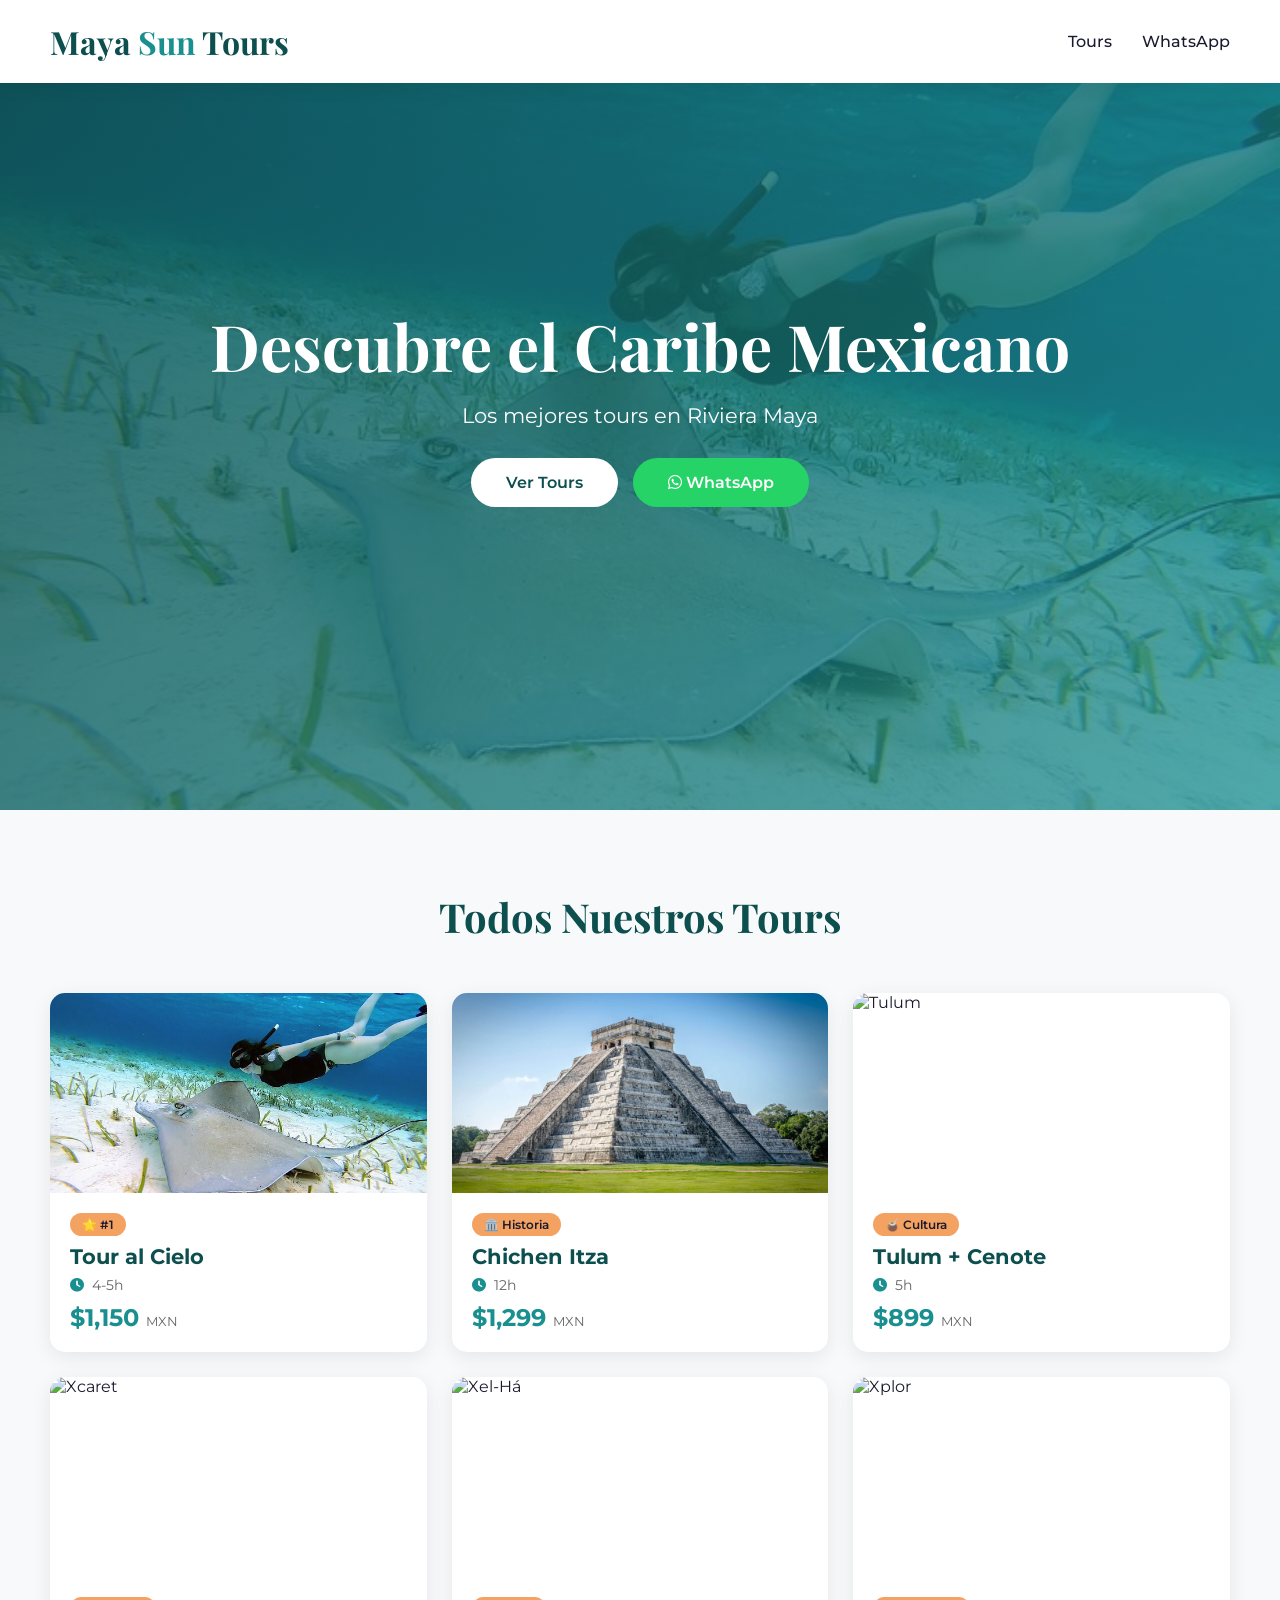
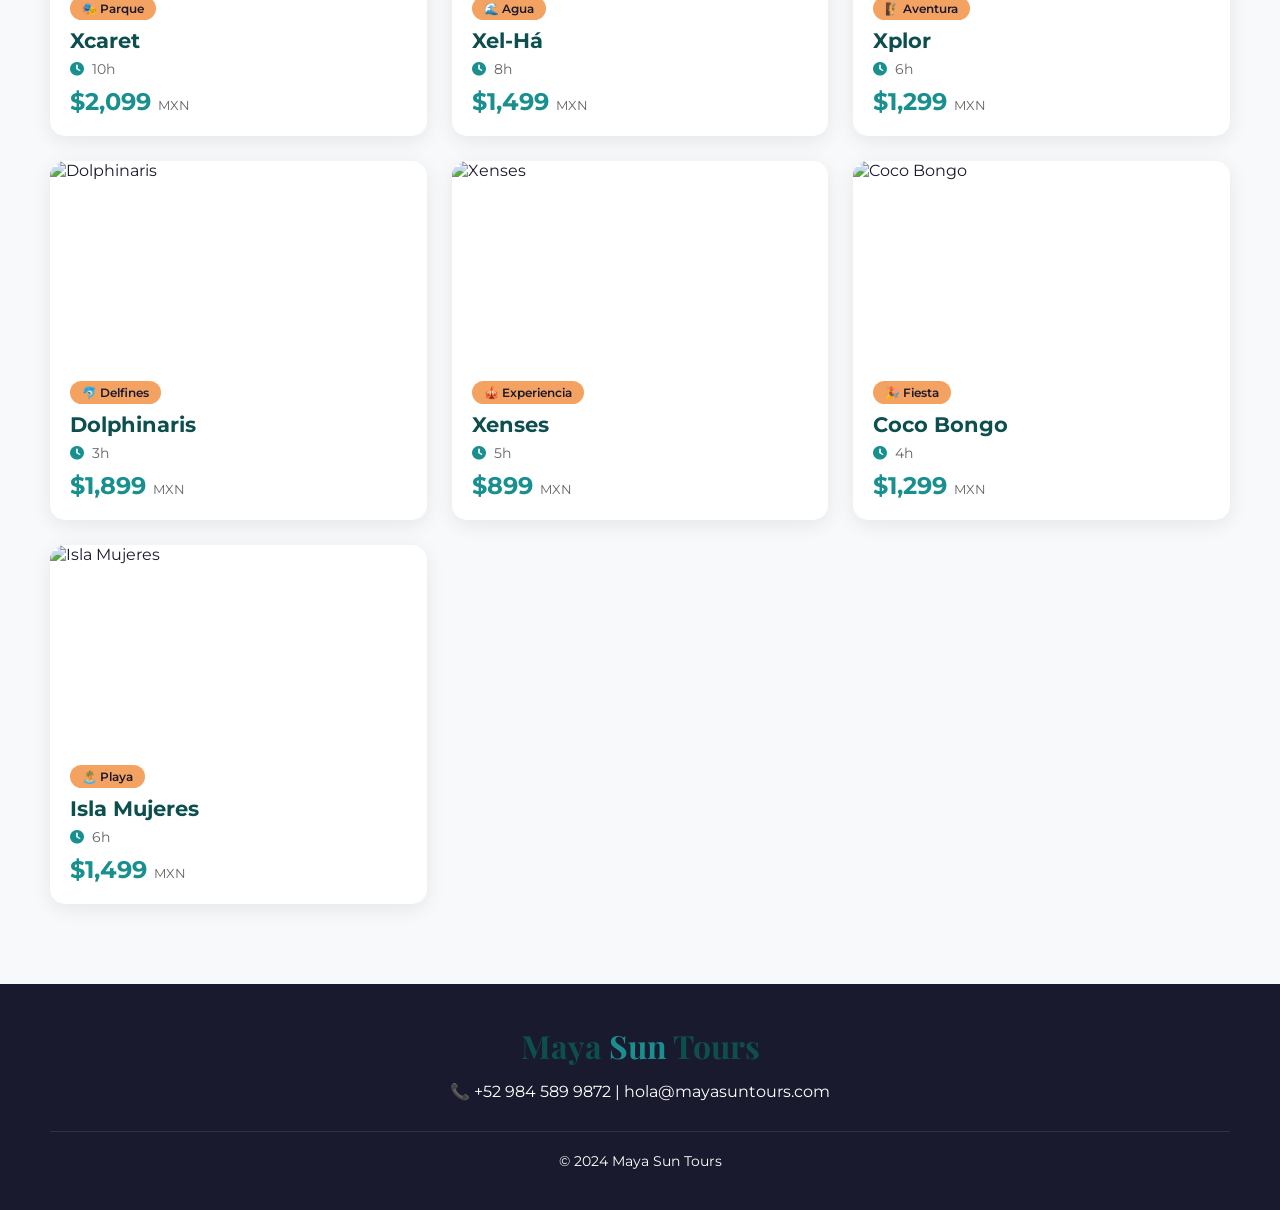
==== commit e5da231b: "Website with 10 tours and real images" ====
--- a/index.html
+++ b/index.html
@@ -3,65 +3,44 @@
 <head>
     <meta charset="UTF-8">
     <meta name="viewport" content="width=device-width, initial-scale=1.0">
-    <title>Maya Sun Tours - Tours Increíbles en Riviera Maya</title>
-    <link href="https://fonts.googleapis.com/css2?family=Montserrat:wght@300;400;500;600;700&family=Playfair+Display:wght@400;600;700&display=swap" rel="stylesheet">
+    <title>Maya Sun Tours - Tours en Riviera Maya</title>
+    <link href="https://fonts.googleapis.com/css2?family=Montserrat:wght@400;500;600;700&family=Playfair+Display:wght@600;700&display=swap" rel="stylesheet">
     <link rel="stylesheet" href="https://cdnjs.cloudflare.com/ajax/libs/font-awesome/6.4.0/css/all.min.css">
     <style>
         :root { --primary: #0D4F4F; --secondary: #1A8F8F; --accent: #F4A261; --white: #FFFFFF; --light: #F8F9FA; --dark: #1A1A2E; }
-        
         * { margin: 0; padding: 0; box-sizing: border-box; }
-        
         body { font-family: 'Montserrat', sans-serif; color: var(--dark); background: var(--light); }
-        
-        nav { background: rgba(255,255,255,0.95); backdrop-filter: blur(10px); padding: 20px 0; position: fixed; width: 100%; top: 0; z-index: 1000; box-shadow: 0 2px 30px rgba(0,0,0,0.08); }
-        
+        nav { background: var(--white); padding: 20px 0; position: fixed; width: 100%; top: 0; z-index: 1000; box-shadow: 0 2px 20px rgba(0,0,0,0.08); }
         .nav-container { max-width: 1400px; margin: 0 auto; display: flex; justify-content: space-between; align-items: center; padding: 0 50px; }
-        
         .logo { font-family: 'Playfair Display', serif; font-size: 2rem; font-weight: 700; color: var(--primary); text-decoration: none; }
         .logo span { color: var(--secondary); }
-        
-        .nav-links { display: flex; gap: 40px; list-style: none; }
+        .nav-links { display: flex; gap: 30px; list-style: none; }
         .nav-links a { text-decoration: none; color: var(--dark); font-weight: 500; }
-        
-        .hero { height: 100vh; background: linear-gradient(135deg, rgba(13,79,79,0.85), rgba(26,143,143,0.75)), url('images/tour-cielo/EL_CIELO_MANTA_1.jpg'); background-size: cover; background-position: center; display: flex; align-items: center; justify-content: center; text-align: center; color: var(--white); }
-        
-        .hero-content { max-width: 900px; padding: 20px; }
-        .hero-content h1 { font-family: 'Playfair Display', serif; font-size: 4.5rem; margin-bottom: 20px; }
-        .hero-content p { font-size: 1.4rem; opacity: 0.9; margin-bottom: 40px; }
-        
-        .hero-buttons { display: flex; gap: 20px; justify-content: center; }
-        
-        .btn-hero { padding: 18px 40px; border-radius: 50px; font-size: 1.1rem; font-weight: 600; text-decoration: none; }
+        .hero { height: 90vh; background: linear-gradient(135deg, rgba(13,79,79,0.85), rgba(26,143,143,0.75)), url('images/tour-cielo/EL_CIELO_MANTA_1.jpg'); background-size: cover; background-position: center; display: flex; align-items: center; justify-content: center; text-align: center; color: var(--white); }
+        .hero-content h1 { font-family: 'Playfair Display', serif; font-size: 4rem; margin-bottom: 15px; }
+        .hero-content p { font-size: 1.3rem; margin-bottom: 30px; }
+        .hero-buttons { display: flex; gap: 15px; justify-content: center; }
+        .btn-hero { padding: 15px 35px; border-radius: 50px; font-size: 1rem; font-weight: 600; text-decoration: none; }
         .btn-primary { background: var(--white); color: var(--primary); }
         .btn-whatsapp { background: #25D366; color: var(--white); }
-        
-        .tours { padding: 100px 50px; max-width: 1400px; margin: 0 auto; }
-        
-        .section-title { text-align: center; margin-bottom: 60px; }
-        .section-title h2 { font-family: 'Playfair Display', serif; font-size: 3rem; color: var(--primary); }
-        
-        .tours-grid { display: grid; grid-template-columns: repeat(auto-fit, minmax(350px, 1fr)); gap: 30px; }
-        
-        .tour-card { background: var(--white); border-radius: 20px; overflow: hidden; box-shadow: 0 10px 40px rgba(0,0,0,0.08); transition: transform 0.3s; }
-        .tour-card:hover { transform: translateY(-10px); }
-        
-        .tour-image { height: 250px; overflow: hidden; }
+        .tours { padding: 80px 50px; max-width: 1400px; margin: 0 auto; }
+        .section-title { text-align: center; margin-bottom: 50px; }
+        .section-title h2 { font-family: 'Playfair Display', serif; font-size: 2.5rem; color: var(--primary); }
+        .tours-grid { display: grid; grid-template-columns: repeat(auto-fit, minmax(300px, 1fr)); gap: 25px; }
+        .tour-card { background: var(--white); border-radius: 15px; overflow: hidden; box-shadow: 0 5px 20px rgba(0,0,0,0.08); }
+        .tour-image { height: 200px; overflow: hidden; }
         .tour-image img { width: 100%; height: 100%; object-fit: cover; }
-        
-        .tour-info { padding: 30px; }
-        .tour-badge { display: inline-block; background: var(--accent); color: var(--dark); padding: 5px 15px; border-radius: 20px; font-size: 0.8rem; font-weight: 600; margin-bottom: 10px; }
-        .tour-info h3 { font-size: 1.5rem; color: var(--primary); margin-bottom: 10px; }
-        .tour-meta { display: flex; gap: 20px; color: #666; font-size: 0.9rem; margin-bottom: 15px; }
-        .tour-meta i { color: var(--secondary); margin-right: 5px; }
-        .tour-price { font-size: 1.8rem; color: var(--secondary); font-weight: 700; }
-        .tour-link { display: inline-block; margin-top: 15px; color: var(--secondary); text-decoration: none; font-weight: 600; }
-        
-        footer { background: var(--dark); color: var(--white); padding: 60px 50px; }
-        .footer-content { max-width: 1400px; margin: 0 auto; display: grid; grid-template-columns: repeat(auto-fit, minmax(250px, 1fr)); gap: 40px; }
-        .copyright { text-align: center; margin-top: 40px; padding-top: 20px; border-top: 1px solid rgba(255,255,255,0.1); }
-        
+        .tour-info { padding: 20px; }
+        .tour-badge { display: inline-block; background: var(--accent); color: var(--dark); padding: 4px 12px; border-radius: 15px; font-size: 0.75rem; font-weight: 600; margin-bottom: 8px; }
+        .tour-info h3 { font-size: 1.3rem; color: var(--primary); margin-bottom: 8px; }
+        .tour-meta { display: flex; gap: 15px; color: #666; font-size: 0.85rem; margin-bottom: 10px; }
+        .tour-meta i { color: var(--secondary); margin-right: 4px; }
+        .tour-price { font-size: 1.5rem; color: var(--secondary); font-weight: 700; }
+        .tour-price span { font-size: 0.8rem; color: #666; font-weight: 400; }
+        footer { background: var(--dark); color: var(--white); padding: 40px 50px; text-align: center; }
+        .copyright { margin-top: 30px; padding-top: 20px; border-top: 1px solid rgba(255,255,255,0.1); font-size: 0.9rem; }
         @media (max-width: 768px) {
-            .hero-content h1 { font-size: 2.5rem; }
+            .hero-content h1 { font-size: 2.2rem; }
             .nav-links { display: none; }
         }
     </style>
@@ -72,8 +51,7 @@
             <a href="index.html" class="logo">Maya <span>Sun</span> Tours</a>
             <ul class="nav-links">
                 <li><a href="#tours">Tours</a></li>
-                <li><a href="#contacto">Contacto</a></li>
-                <li><a href="https://wa.me/5299845899872">Reservar</a></li>
+                <li><a href="https://wa.me/5299845899872">WhatsApp</a></li>
             </ul>
         </div>
     </nav>
@@ -81,7 +59,7 @@
     <section class="hero">
         <div class="hero-content">
             <h1>Descubre el Caribe Mexicano</h1>
-            <p>Experiencias únicas con mantarrayas, snorkeling y aventuras inplaceables</p>
+            <p>Los mejores tours en Riviera Maya</p>
             <div class="hero-buttons">
                 <a href="#tours" class="btn-hero btn-primary">Ver Tours</a>
                 <a href="https://wa.me/5299845899872" class="btn-hero btn-whatsapp"><i class="fab fa-whatsapp"></i> WhatsApp</a>
@@ -91,79 +69,116 @@
     
     <section class="tours" id="tours">
         <div class="section-title">
-            <h2>Nuestros Tours</h2>
+            <h2>Todos Nuestros Tours</h2>
         </div>
         
         <div class="tours-grid">
-            <!-- Tour al Cielo -->
             <div class="tour-card">
                 <div class="tour-image"><img src="images/tour-cielo/EL_CIELO_MANTA_1.jpg" alt="Tour al Cielo"></div>
                 <div class="tour-info">
-                    <span class="tour-badge">🌟 #1 Más Popular</span>
-                    <h3>Tour al Cielo - Mantarrayas</h3>
-                    <div class="tour-meta"><span><i class="fas fa-clock"></i> 4-5 horas</span><span><i class="fas fa-users"></i> Grupo pequeño</span></div>
-                    <p style="color:#666;margin-bottom:15px;">Nada con mantarrayas gigantes en Cozumel</p>
+                    <span class="tour-badge">🌟 #1</span>
+                    <h3>Tour al Cielo</h3>
+                    <div class="tour-meta"><span><i class="fas fa-clock"></i> 4-5h</span></div>
                     <div class="tour-price">$1,150 <span>MXN</span></div>
-                    <a href="#" class="tour-link">Ver detalles →</a>
                 </div>
             </div>
             
-            <!-- Chichen Itza -->
             <div class="tour-card">
                 <div class="tour-image"><img src="images/chichen-itza/kukulkan_1.jpg" alt="Chichen Itza"></div>
                 <div class="tour-info">
                     <span class="tour-badge">🏛️ Historia</span>
                     <h3>Chichen Itza</h3>
-                    <div class="tour-meta"><span><i class="fas fa-clock"></i> 12 horas</span><span><i class="fas fa-users"></i> Guía bilingüe</span></div>
-                    <p style="color:#666;margin-bottom:15px;">Visita la maravilla del mundo maya</p>
+                    <div class="tour-meta"><span><i class="fas fa-clock"></i> 12h</span></div>
                     <div class="tour-price">$1,299 <span>MXN</span></div>
-                    <a href="#" class="tour-link">Ver detalles →</a>
                 </div>
             </div>
             
-            <!-- Isla Mujeres -->
+            <div class="tour-card">
+                <div class="tour-image"><img src="images/tulum/tulum_1.jpg" alt="Tulum"></div>
+                <div class="tour-info">
+                    <span class="tour-badge">🧉 Cultura</span>
+                    <h3>Tulum + Cenote</h3>
+                    <div class="tour-meta"><span><i class="fas fa-clock"></i> 5h</span></div>
+                    <div class="tour-price">$899 <span>MXN</span></div>
+                </div>
+            </div>
+            
+            <div class="tour-card">
+                <div class="tour-image"><img src="images/xcaret/xcaret_1.jpg" alt="Xcaret"></div>
+                <div class="tour-info">
+                    <span class="tour-badge">🎭 Parque</span>
+                    <h3>Xcaret</h3>
+                    <div class="tour-meta"><span><i class="fas fa-clock"></i> 10h</span></div>
+                    <div class="tour-price">$2,099 <span>MXN</span></div>
+                </div>
+            </div>
+            
+            <div class="tour-card">
+                <div class="tour-image"><img src="images/xel-ha/xelha_1.jpg" alt="Xel-Há"></div>
+                <div class="tour-info">
+                    <span class="tour-badge">🌊 Agua</span>
+                    <h3>Xel-Há</h3>
+                    <div class="tour-meta"><span><i class="fas fa-clock"></i> 8h</span></div>
+                    <div class="tour-price">$1,499 <span>MXN</span></div>
+                </div>
+            </div>
+            
+            <div class="tour-card">
+                <div class="tour-image"><img src="images/xplor/xplor_1.jpg" alt="Xplor"></div>
+                <div class="tour-info">
+                    <span class="tour-badge">🧗 Aventura</span>
+                    <h3>Xplor</h3>
+                    <div class="tour-meta"><span><i class="fas fa-clock"></i> 6h</span></div>
+                    <div class="tour-price">$1,299 <span>MXN</span></div>
+                </div>
+            </div>
+            
+            <div class="tour-card">
+                <div class="tour-image"><img src="images/dolphinaris/dolphin_1.jpg" alt="Dolphinaris"></div>
+                <div class="tour-info">
+                    <span class="tour-badge">🐬 Delfines</span>
+                    <h3>Dolphinaris</h3>
+                    <div class="tour-meta"><span><i class="fas fa-clock"></i> 3h</span></div>
+                    <div class="tour-price">$1,899 <span>MXN</span></div>
+                </div>
+            </div>
+            
+            <div class="tour-card">
+                <div class="tour-image"><img src="images/xenses/xenses_1.jpg" alt="Xenses"></div>
+                <div class="tour-info">
+                    <span class="tour-badge">🎪 Experiencia</span>
+                    <h3>Xenses</h3>
+                    <div class="tour-meta"><span><i class="fas fa-clock"></i> 5h</span></div>
+                    <div class="tour-price">$899 <span>MXN</span></div>
+                </div>
+            </div>
+            
+            <div class="tour-card">
+                <div class="tour-image"><img src="images/coco-bongo/coco_1.jpg" alt="Coco Bongo"></div>
+                <div class="tour-info">
+                    <span class="tour-badge">🎉 Fiesta</span>
+                    <h3>Coco Bongo</h3>
+                    <div class="tour-meta"><span><i class="fas fa-clock"></i> 4h</span></div>
+                    <div class="tour-price">$1,299 <span>MXN</span></div>
+                </div>
+            </div>
+            
             <div class="tour-card">
                 <div class="tour-image"><img src="images/isla-mujeres/isla_1.jpg" alt="Isla Mujeres"></div>
                 <div class="tour-info">
                     <span class="tour-badge">🏝️ Playa</span>
                     <h3>Isla Mujeres</h3>
-                    <div class="tour-meta"><span><i class="fas fa-clock"></i> 6 horas</span><span><i class="fas fa-users"></i> Catamarán</span></div>
-                    <p style="color:#666;margin-bottom:15px;">Día de playa y snorkel en Isla Mujeres</p>
+                    <div class="tour-meta"><span><i class="fas fa-clock"></i> 6h</span></div>
                     <div class="tour-price">$1,499 <span>MXN</span></div>
-                    <a href="#" class="tour-link">Ver detalles →</a>
-                </div>
-            </div>
-            
-            <!-- Tulum -->
-            <div class="tour-card">
-                <div class="tour-image"><img src="images/tulum/tulum_1.jpg" alt="Tulum"></div>
-                <div class="tour-info">
-                    <span class="tour-badge">🧉 Cultura</span>
-                    <h3>Tulum + Cenote</h3>
-                    <div class="tour-meta"><span><i class="fas fa-clock"></i> 5 horas</span><span><i class="fas fa-users"></i> Guía incluido</span></div>
-                    <p style="color:#666;margin-bottom:15px;">Ruinas mayas + nado en cenote</p>
-                    <div class="tour-price">$899 <span>MXN</span></div>
-                    <a href="#" class="tour-link">Ver detalles →</a>
                 </div>
             </div>
         </div>
     </section>
     
-    <footer id="contacto">
-        <div class="footer-content">
-            <div>
-                <div class="logo" style="margin-bottom:20px;">Maya <span>Sun</span> Tours</div>
-                <p>Tu aventura comienza aquí.</p>
-            </div>
-            <div>
-                <h4 style="margin-bottom:15px;">Contacto</h4>
-                <p>📞 +52 984 589 9872</p>
-                <p>📧 hola@mayasuntours.com</p>
-            </div>
-        </div>
-        <div class="copyright">
-            <p>© 2024 Maya Sun Tours</p>
-        </div>
+    <footer>
+        <div class="logo" style="margin-bottom:15px;">Maya <span>Sun</span> Tours</div>
+        <p>📞 +52 984 589 9872 | hola@mayasuntours.com</p>
+        <p class="copyright">© 2024 Maya Sun Tours</p>
     </footer>
 </body>
 </html>
